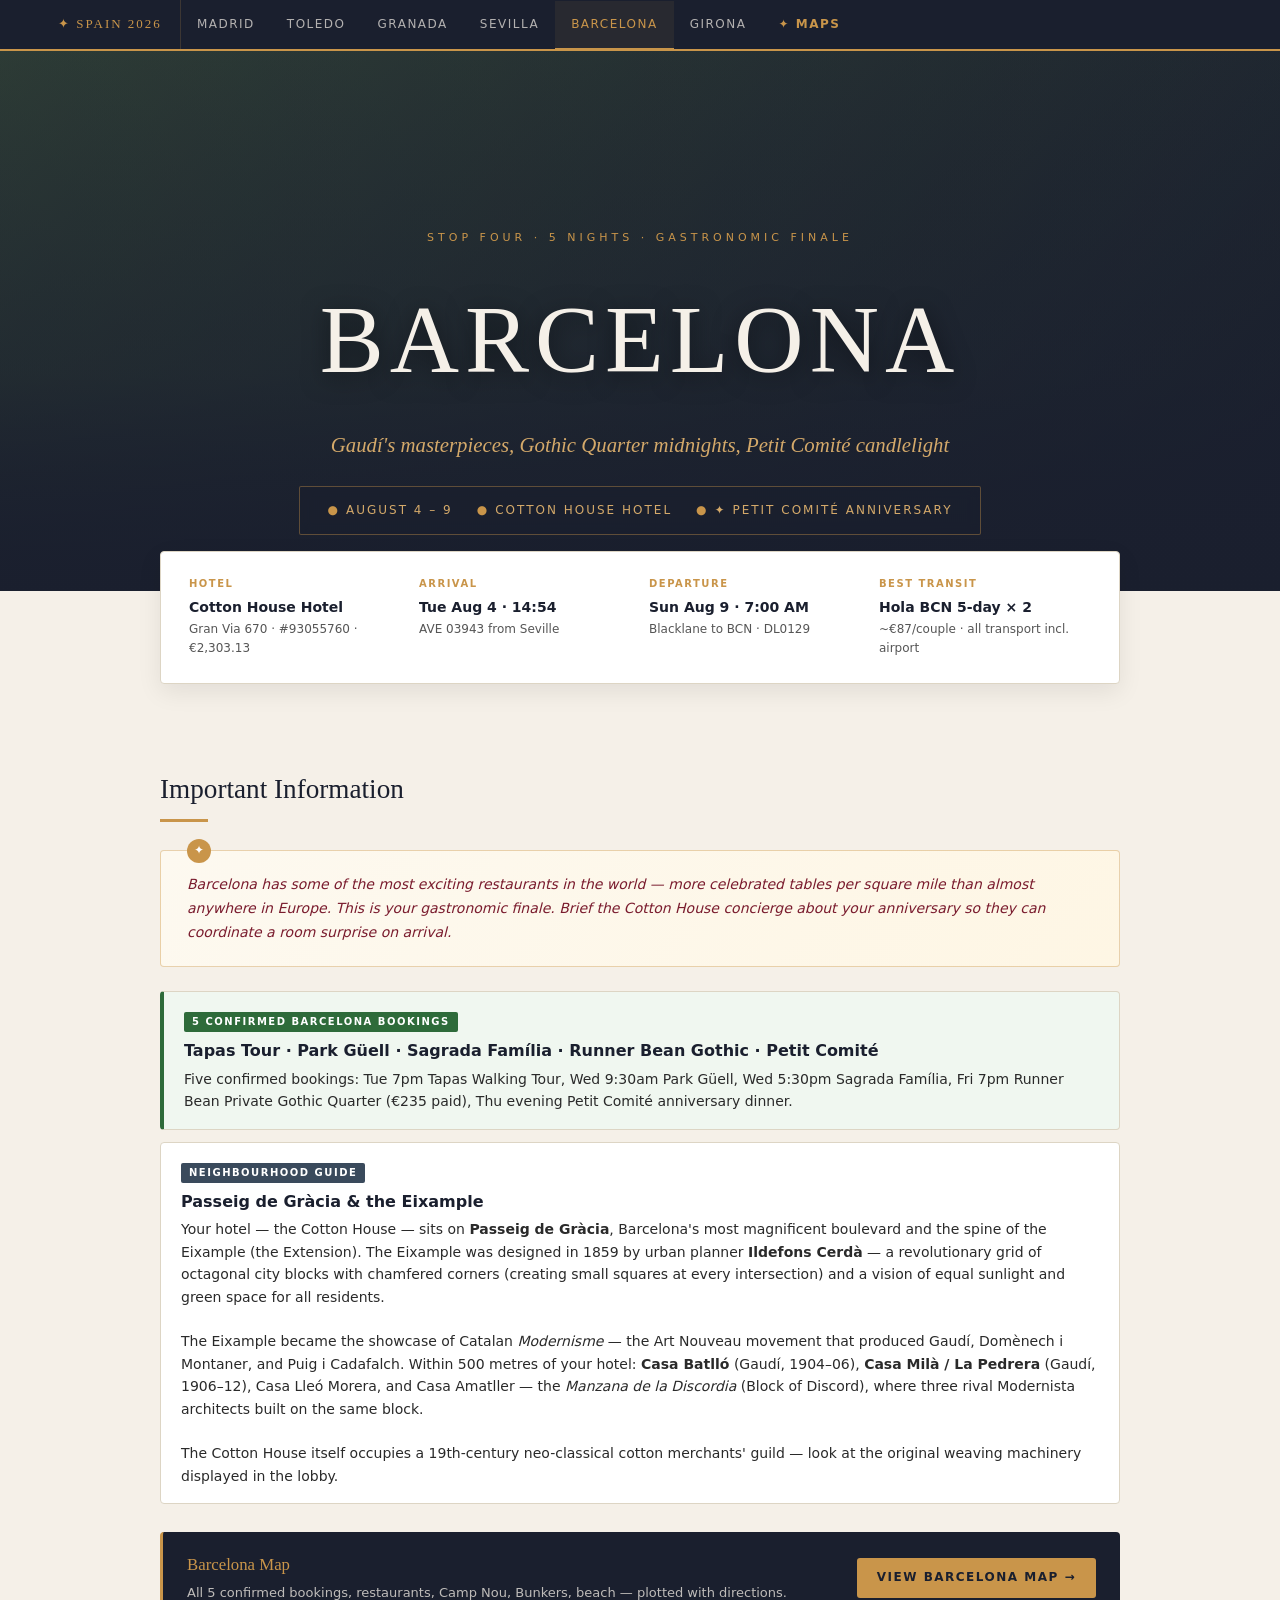
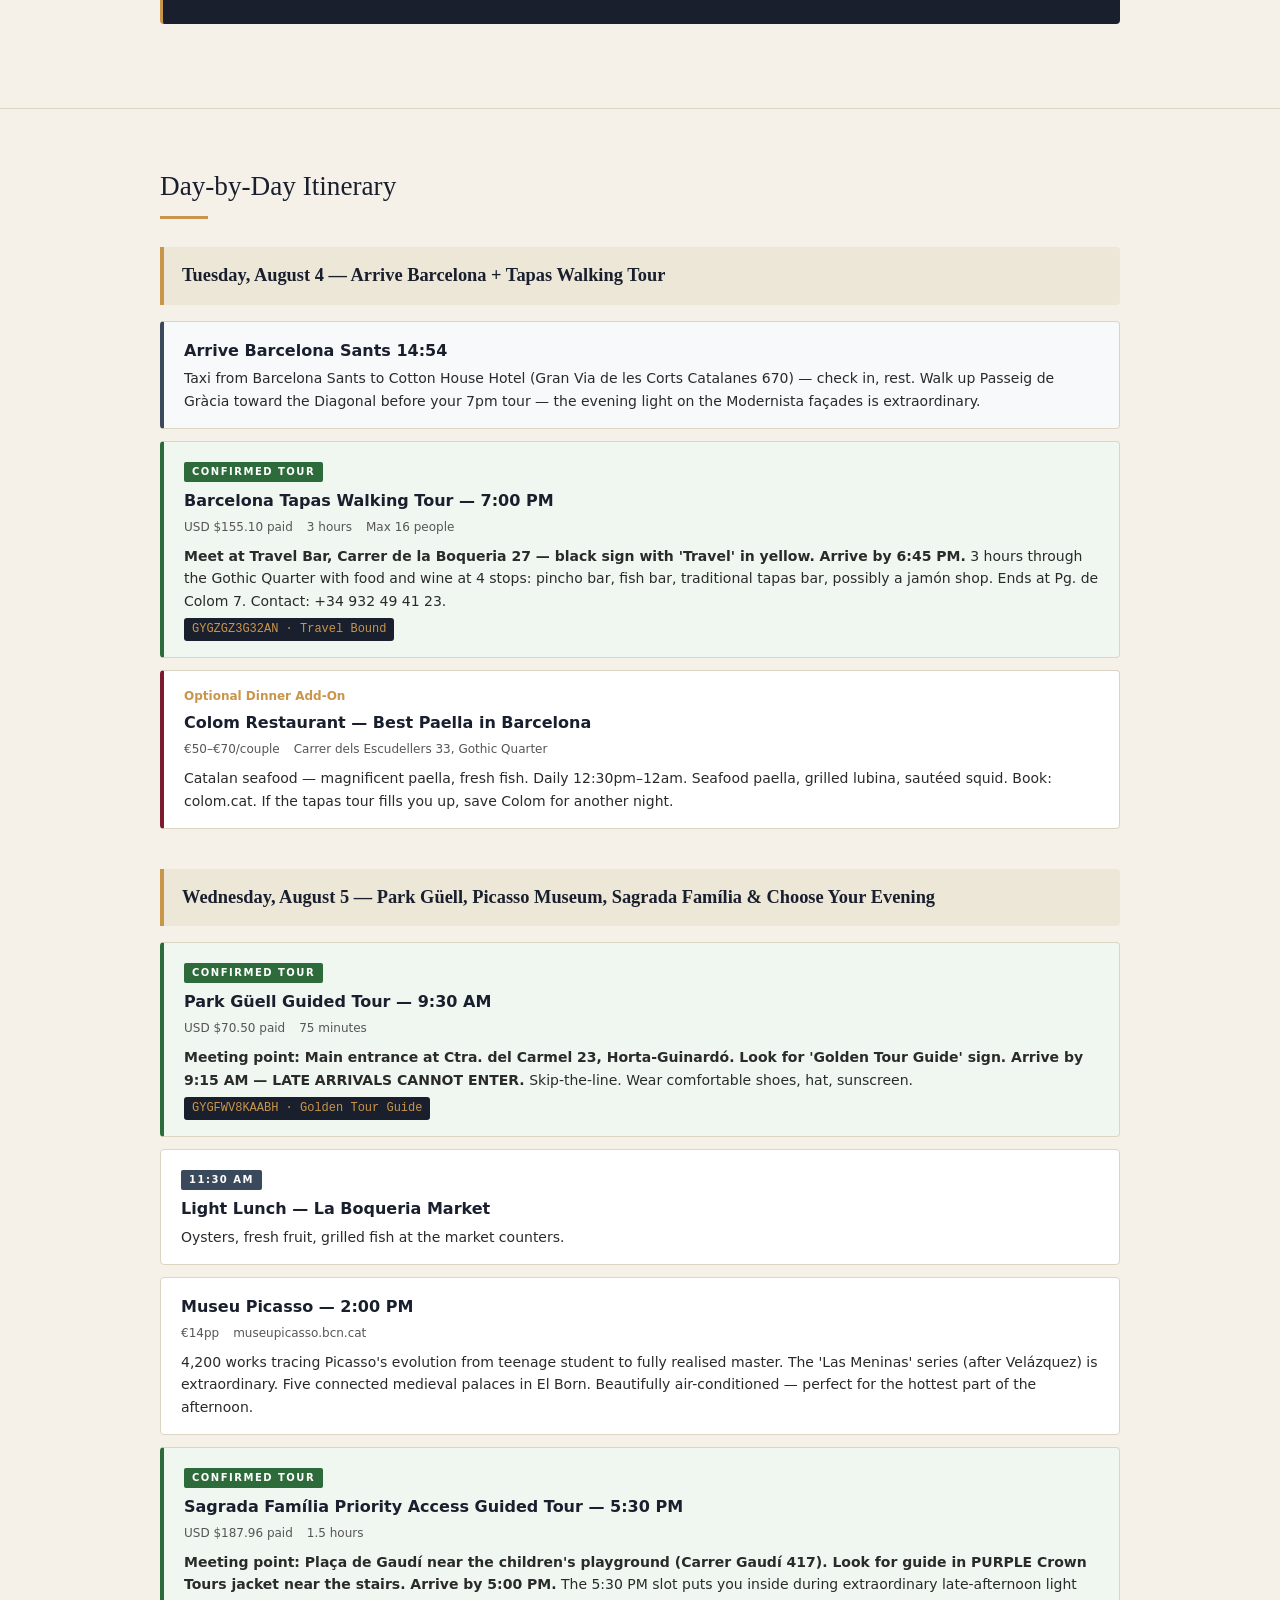
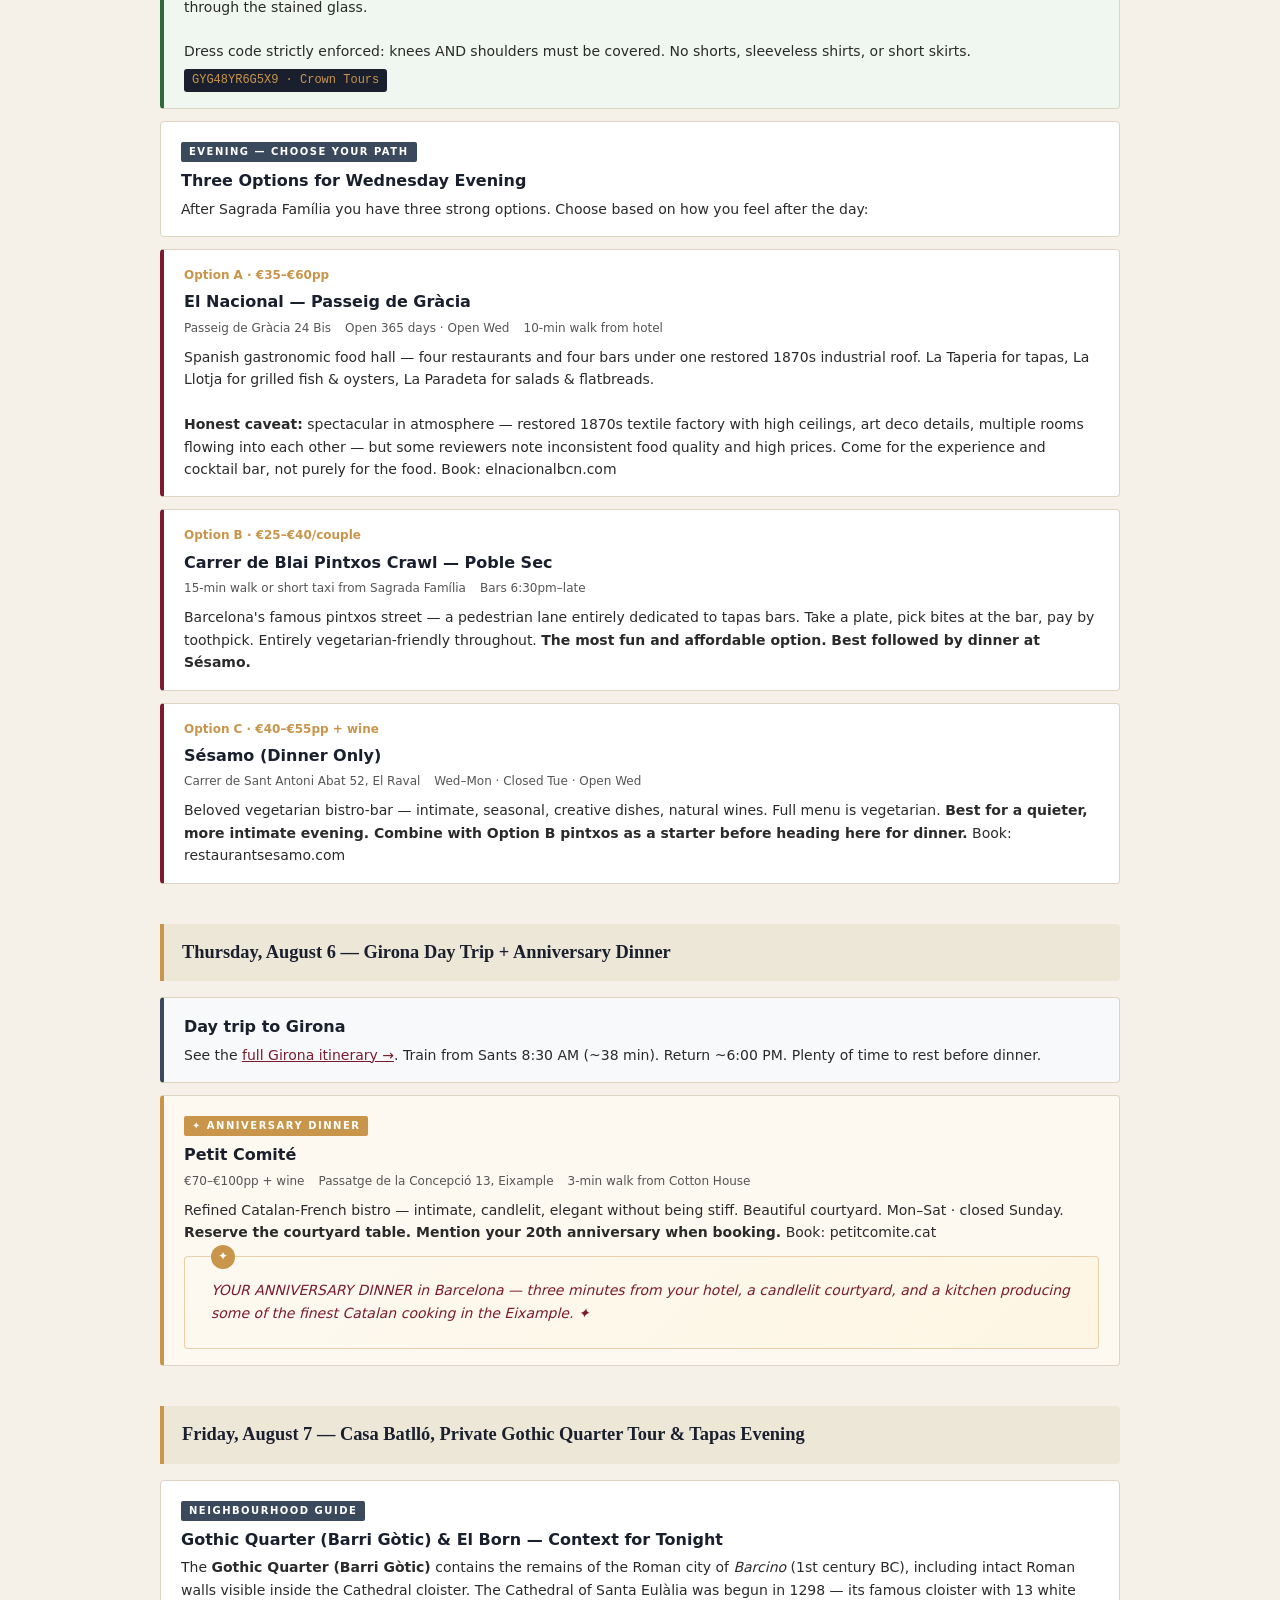
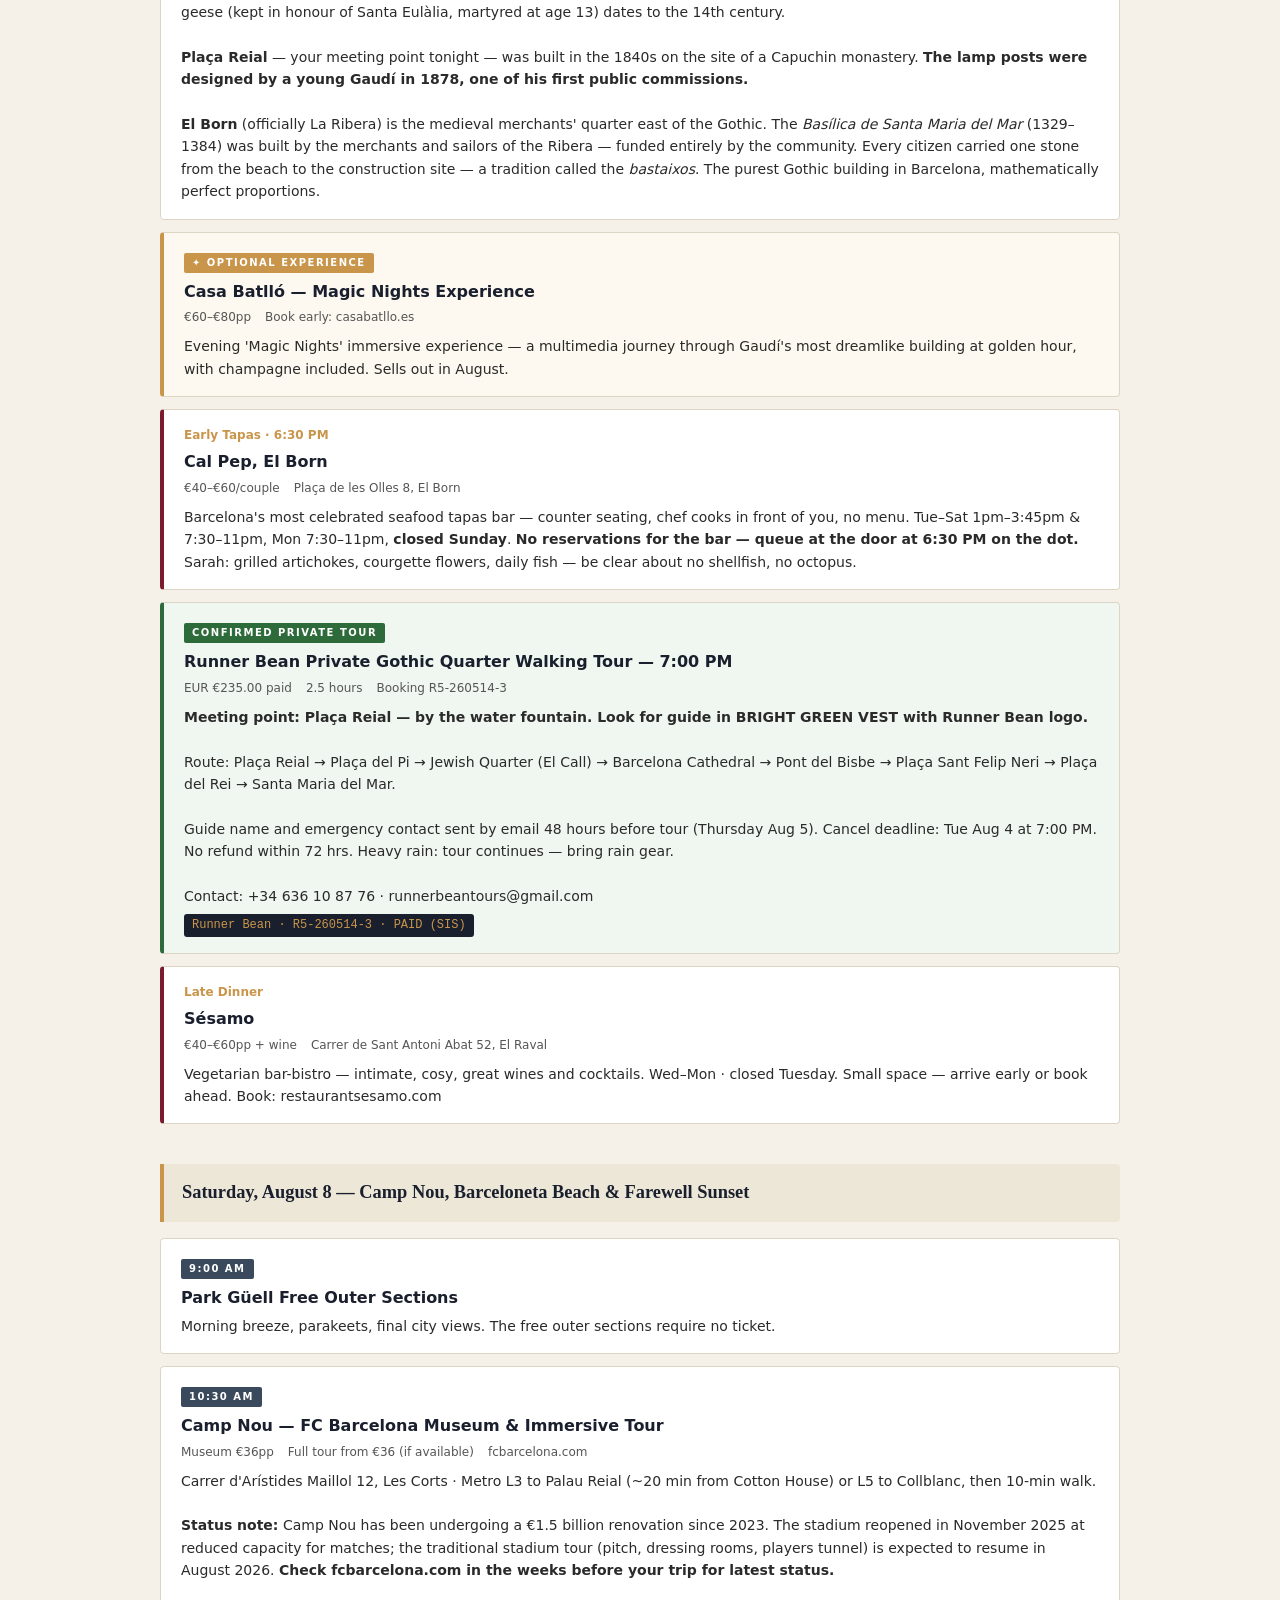
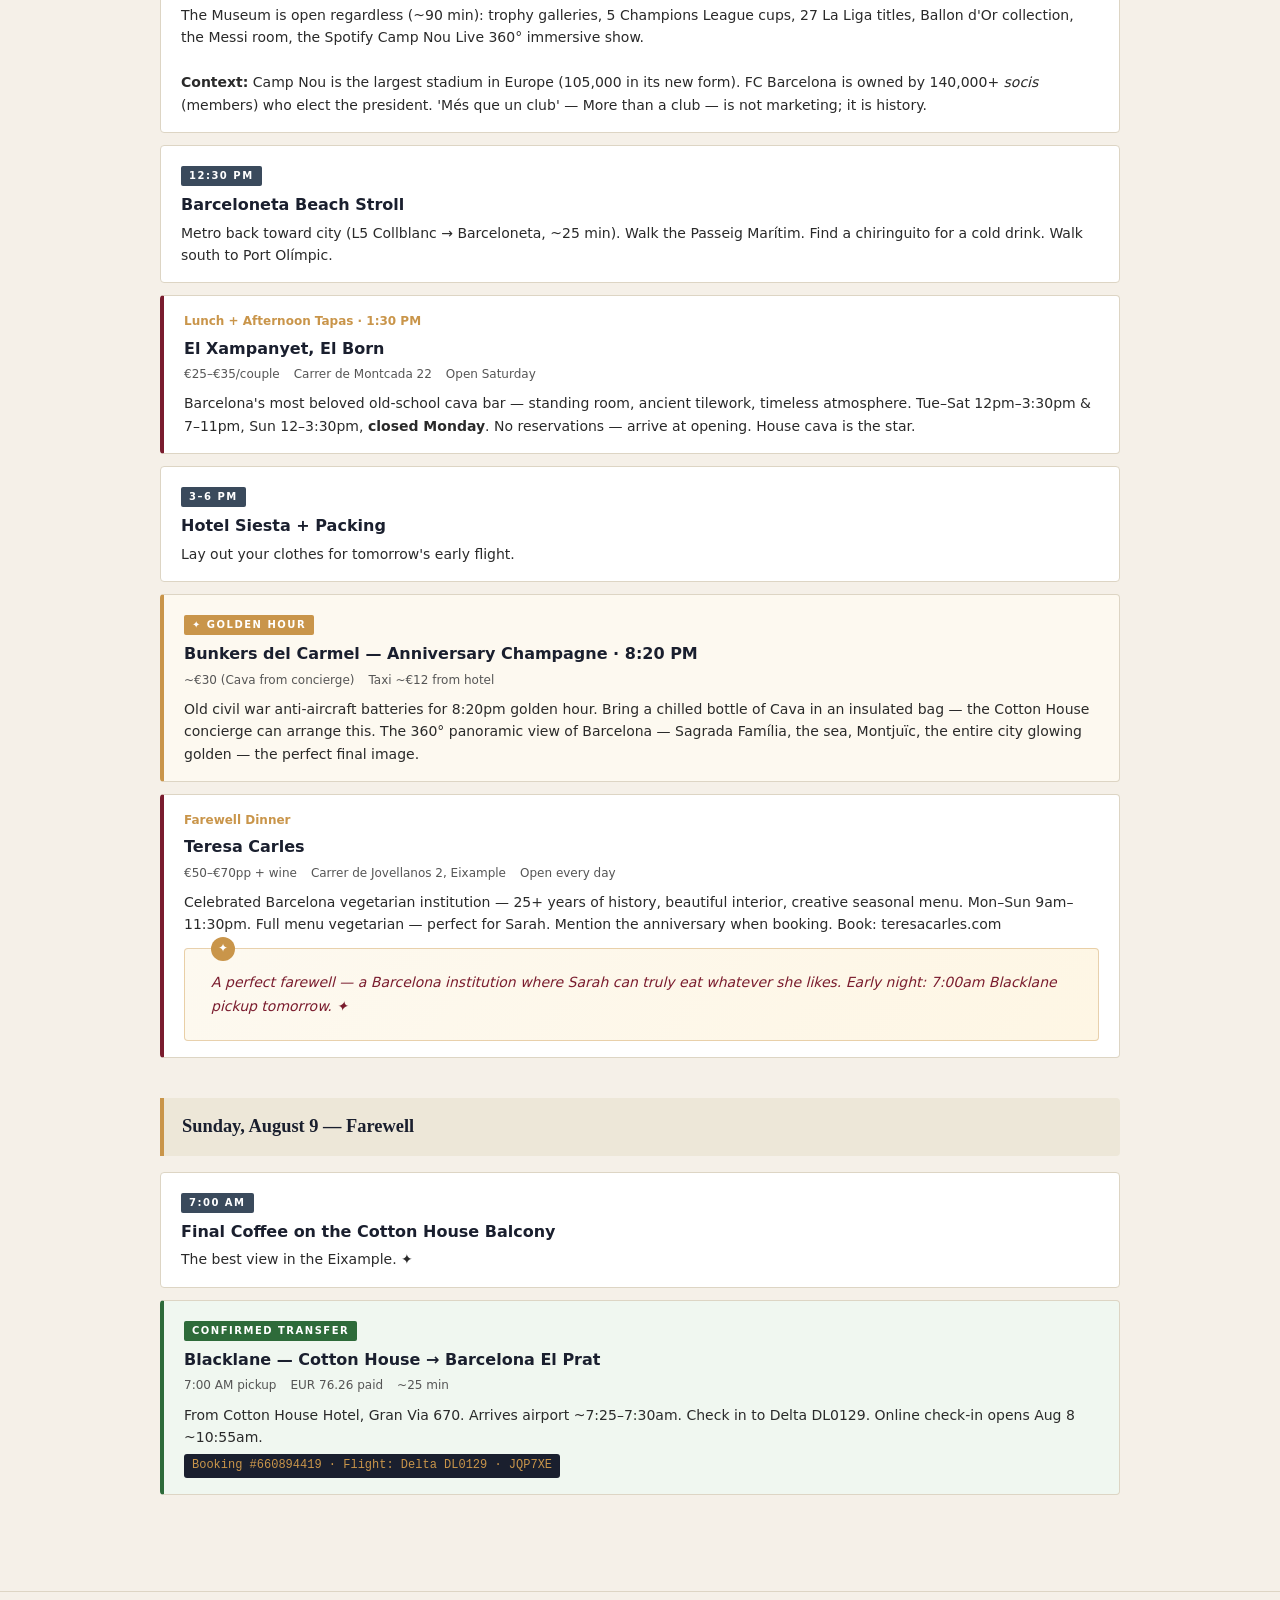
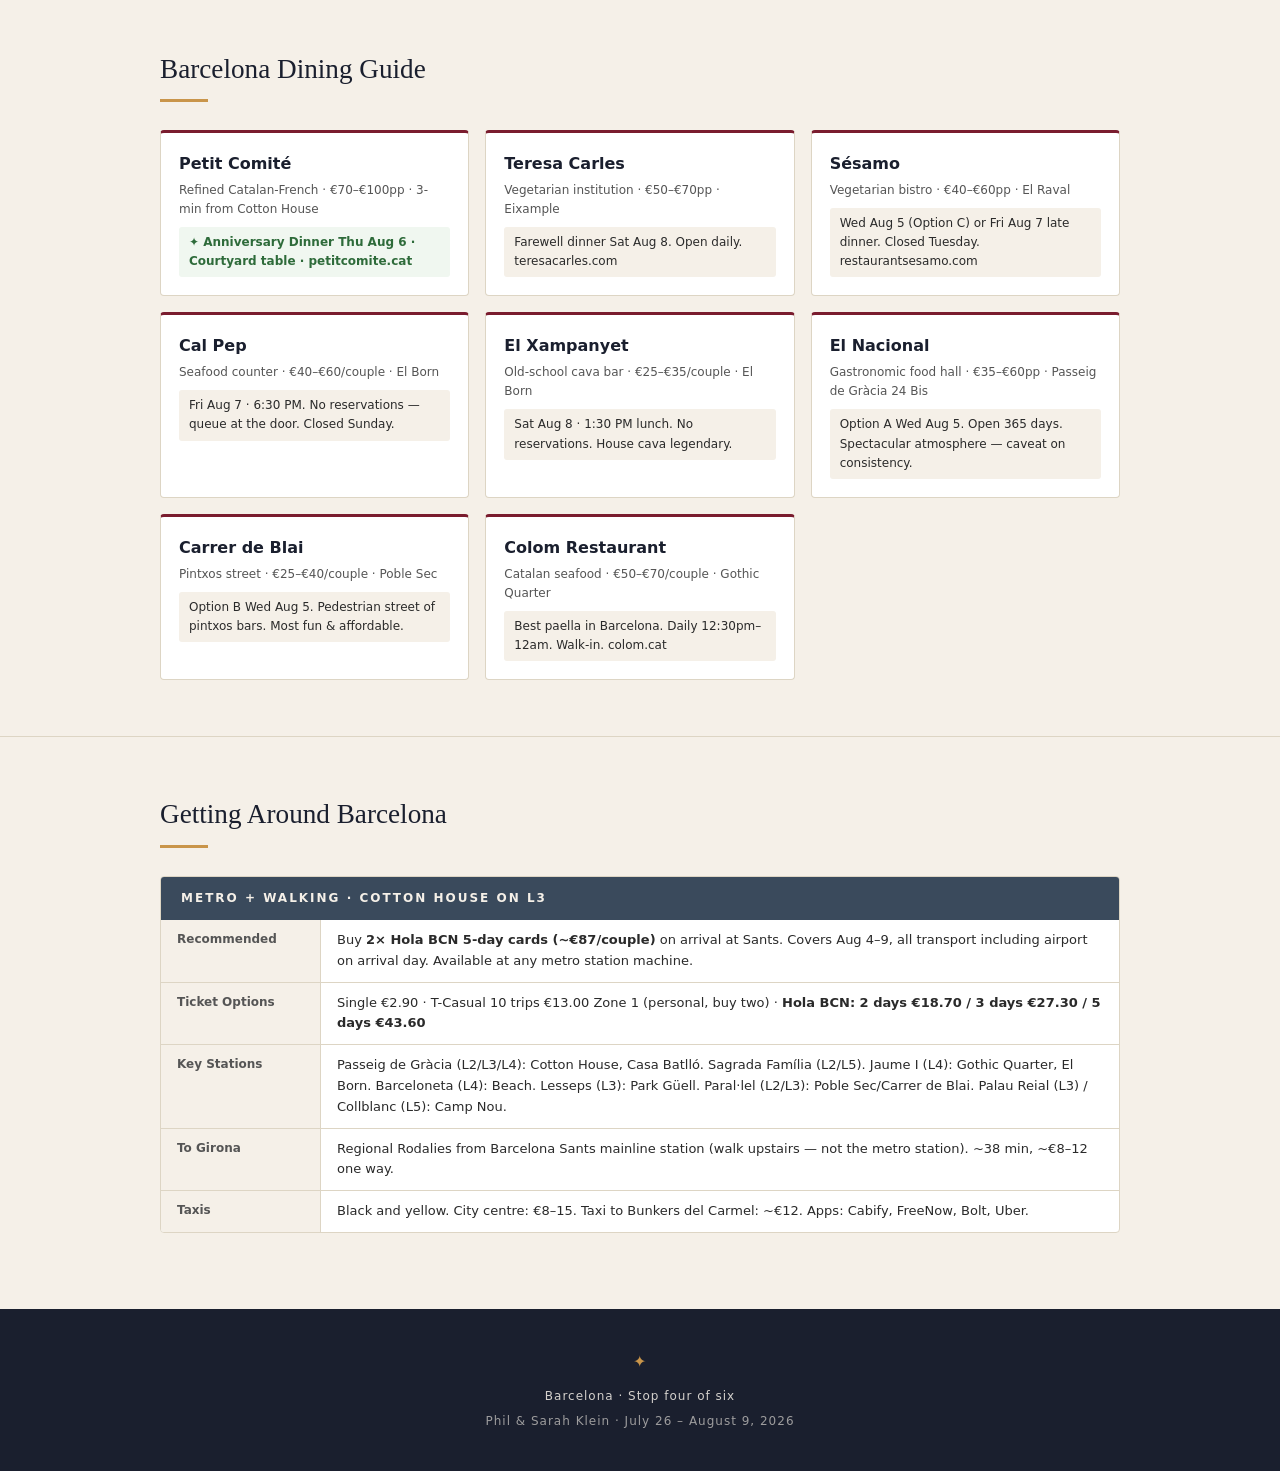
==== barcelona.html @ 65a2258f "Add files via upload" ====
<!DOCTYPE html>
<html lang="en">
<head>
<meta charset="UTF-8">
<meta name="viewport" content="width=device-width, initial-scale=1.0">
<title>Barcelona · Spain Anniversary Journey</title>
<link rel="stylesheet" href="styles.css">
<style>
  .city-hero {
    background-image:
      linear-gradient(180deg, rgba(26,31,46,0.4) 0%, rgba(26,31,46,0.55) 60%, rgba(26,31,46,0.95) 100%),
      url('https://images.unsplash.com/photo-1583422409516-2895a77efded?auto=format&fit=crop&w=2400&q=80'),
      linear-gradient(135deg, #4a6741, #1a1f2e);
    background-size: cover, cover, cover;
    background-position: center;
    background-color: #1a2a1f;
  }
</style>
</head>
<body>

<div class="nav-wrapper">
  <nav class="nav">
    <a href="index.html" class="brand">✦ Spain 2026</a>
    <a href="madrid.html">Madrid</a>
    <a href="toledo.html">Toledo</a>
    <a href="granada.html">Granada</a>
    <a href="sevilla.html">Sevilla</a>
    <a href="barcelona.html" class="active">Barcelona</a>
    <a href="girona.html">Girona</a>
    <a href="map.html" class="maps-link">✦ Maps</a>
  </nav>
</div>

<div class="city-hero">
  <div class="city-hero-content">
    <div class="city-hero-eyebrow">Stop Four · 5 Nights · Gastronomic Finale</div>
    <h1>Barcelona</h1>
    <div class="city-hero-subtitle">Gaudí's masterpieces, Gothic Quarter midnights, Petit Comité candlelight</div>
    <div class="city-hero-meta">
      <span><span class="dot">●</span> August 4 – 9</span>
      <span><span class="dot">●</span> Cotton House Hotel</span>
      <span><span class="dot">●</span> ✦ Petit Comité anniversary</span>
    </div>
  </div>
</div>

<div class="container">
  <div class="quick-info">
    <div class="quick-info-item">
      <div class="label">Hotel</div>
      <div class="value">Cotton House Hotel</div>
      <div class="sub">Gran Via 670 · #93055760 · €2,303.13</div>
    </div>
    <div class="quick-info-item">
      <div class="label">Arrival</div>
      <div class="value">Tue Aug 4 · 14:54</div>
      <div class="sub">AVE 03943 from Seville</div>
    </div>
    <div class="quick-info-item">
      <div class="label">Departure</div>
      <div class="value">Sun Aug 9 · 7:00 AM</div>
      <div class="sub">Blacklane to BCN · DL0129</div>
    </div>
    <div class="quick-info-item">
      <div class="label">Best Transit</div>
      <div class="value">Hola BCN 5-day × 2</div>
      <div class="sub">~€87/couple · all transport incl. airport</div>
    </div>
  </div>
</div>

<section>
  <div class="container">
    <h2 class="section-title">Important Information</h2>
    <div class="section-divider"></div>

    <div class="anniversary-moment">
      <p>Barcelona has some of the most exciting restaurants in the world — more celebrated tables per square mile than almost anywhere in Europe. This is your gastronomic finale. Brief the Cotton House concierge about your anniversary so they can coordinate a room surprise on arrival.</p>
    </div>

    <div class="activity confirmed">
      <div class="activity-tag tag-confirmed">5 Confirmed Barcelona Bookings</div>
      <h4>Tapas Tour · Park Güell · Sagrada Família · Runner Bean Gothic · Petit Comité</h4>
      <p>Five confirmed bookings: Tue 7pm Tapas Walking Tour, Wed 9:30am Park Güell, Wed 5:30pm Sagrada Família, Fri 7pm Runner Bean Private Gothic Quarter (€235 paid), Thu evening Petit Comité anniversary dinner.</p>
    </div>

    <div class="activity">
      <div class="activity-tag tag-info">Neighbourhood Guide</div>
      <h4>Passeig de Gràcia &amp; the Eixample</h4>
      <p>Your hotel — the Cotton House — sits on <strong>Passeig de Gràcia</strong>, Barcelona's most magnificent boulevard and the spine of the Eixample (the Extension). The Eixample was designed in 1859 by urban planner <strong>Ildefons Cerdà</strong> — a revolutionary grid of octagonal city blocks with chamfered corners (creating small squares at every intersection) and a vision of equal sunlight and green space for all residents.<br><br>
      The Eixample became the showcase of Catalan <em>Modernisme</em> — the Art Nouveau movement that produced Gaudí, Domènech i Montaner, and Puig i Cadafalch. Within 500 metres of your hotel: <strong>Casa Batlló</strong> (Gaudí, 1904–06), <strong>Casa Milà / La Pedrera</strong> (Gaudí, 1906–12), Casa Lleó Morera, and Casa Amatller — the <em>Manzana de la Discordia</em> (Block of Discord), where three rival Modernista architects built on the same block.<br><br>
      The Cotton House itself occupies a 19th-century neo-classical cotton merchants' guild — look at the original weaving machinery displayed in the lobby.</p>
    </div>

    <div class="map-cta">
      <div class="text">
        <div class="text-title">Barcelona Map</div>
        <div class="text-sub">All 5 confirmed bookings, restaurants, Camp Nou, Bunkers, beach — plotted with directions.</div>
      </div>
      <a href="map.html#barcelona">View Barcelona Map →</a>
    </div>
  </div>
</section>

<section>
  <div class="container">
    <h2 class="section-title">Day-by-Day Itinerary</h2>
    <div class="section-divider"></div>

    <!-- Aug 4 -->
    <div class="day">
      <div class="day-header">
        <h3>Tuesday, August 4 — Arrive Barcelona + Tapas Walking Tour</h3>
      </div>

      <div class="activity transit-info">
        <h4>Arrive Barcelona Sants 14:54</h4>
        <p>Taxi from Barcelona Sants to Cotton House Hotel (Gran Via de les Corts Catalanes 670) — check in, rest. Walk up Passeig de Gràcia toward the Diagonal before your 7pm tour — the evening light on the Modernista façades is extraordinary.</p>
      </div>

      <div class="activity confirmed">
        <div class="activity-tag tag-confirmed">Confirmed Tour</div>
        <h4>Barcelona Tapas Walking Tour — 7:00 PM</h4>
        <div class="meta"><span>USD $155.10 paid</span><span>3 hours</span><span>Max 16 people</span></div>
        <p><strong>Meet at Travel Bar, Carrer de la Boqueria 27 — black sign with 'Travel' in yellow. Arrive by 6:45 PM.</strong> 3 hours through the Gothic Quarter with food and wine at 4 stops: pincho bar, fish bar, traditional tapas bar, possibly a jamón shop. Ends at Pg. de Colom 7. Contact: +34 932 49 41 23.</p>
        <div class="booking-ref">GYGZGZ3G32AN · Travel Bound</div>
      </div>

      <div class="activity dining">
        <div class="michelin">Optional Dinner Add-On</div>
        <h4>Colom Restaurant — Best Paella in Barcelona</h4>
        <div class="meta"><span>€50–€70/couple</span><span>Carrer dels Escudellers 33, Gothic Quarter</span></div>
        <p>Catalan seafood — magnificent paella, fresh fish. Daily 12:30pm–12am. Seafood paella, grilled lubina, sautéed squid. Book: colom.cat. If the tapas tour fills you up, save Colom for another night.</p>
      </div>
    </div>

    <!-- Aug 5 -->
    <div class="day">
      <div class="day-header">
        <h3>Wednesday, August 5 — Park Güell, Picasso Museum, Sagrada Família &amp; Choose Your Evening</h3>
      </div>

      <div class="activity confirmed">
        <div class="activity-tag tag-confirmed">Confirmed Tour</div>
        <h4>Park Güell Guided Tour — 9:30 AM</h4>
        <div class="meta"><span>USD $70.50 paid</span><span>75 minutes</span></div>
        <p><strong>Meeting point: Main entrance at Ctra. del Carmel 23, Horta-Guinardó. Look for 'Golden Tour Guide' sign. Arrive by 9:15 AM — LATE ARRIVALS CANNOT ENTER.</strong> Skip-the-line. Wear comfortable shoes, hat, sunscreen.</p>
        <div class="booking-ref">GYGFWV8KAABH · Golden Tour Guide</div>
      </div>

      <div class="activity">
        <div class="activity-tag tag-info">11:30 AM</div>
        <h4>Light Lunch — La Boqueria Market</h4>
        <p>Oysters, fresh fruit, grilled fish at the market counters.</p>
      </div>

      <div class="activity">
        <h4>Museu Picasso — 2:00 PM</h4>
        <div class="meta"><span>€14pp</span><span>museupicasso.bcn.cat</span></div>
        <p>4,200 works tracing Picasso's evolution from teenage student to fully realised master. The 'Las Meninas' series (after Velázquez) is extraordinary. Five connected medieval palaces in El Born. Beautifully air-conditioned — perfect for the hottest part of the afternoon.</p>
      </div>

      <div class="activity confirmed">
        <div class="activity-tag tag-confirmed">Confirmed Tour</div>
        <h4>Sagrada Família Priority Access Guided Tour — 5:30 PM</h4>
        <div class="meta"><span>USD $187.96 paid</span><span>1.5 hours</span></div>
        <p><strong>Meeting point: Plaça de Gaudí near the children's playground (Carrer Gaudí 417). Look for guide in PURPLE Crown Tours jacket near the stairs. Arrive by 5:00 PM.</strong> The 5:30 PM slot puts you inside during extraordinary late-afternoon light through the stained glass.<br><br>
        Dress code strictly enforced: knees AND shoulders must be covered. No shorts, sleeveless shirts, or short skirts.</p>
        <div class="booking-ref">GYG48YR6G5X9 · Crown Tours</div>
      </div>

      <div class="activity">
        <div class="activity-tag tag-info">Evening — Choose Your Path</div>
        <h4>Three Options for Wednesday Evening</h4>
        <p>After Sagrada Família you have three strong options. Choose based on how you feel after the day:</p>
      </div>

      <div class="activity dining">
        <div class="michelin">Option A · €35–€60pp</div>
        <h4>El Nacional — Passeig de Gràcia</h4>
        <div class="meta"><span>Passeig de Gràcia 24 Bis</span><span>Open 365 days · Open Wed</span><span>10-min walk from hotel</span></div>
        <p>Spanish gastronomic food hall — four restaurants and four bars under one restored 1870s industrial roof. La Taperia for tapas, La Llotja for grilled fish &amp; oysters, La Paradeta for salads &amp; flatbreads.<br><br>
        <strong>Honest caveat:</strong> spectacular in atmosphere — restored 1870s textile factory with high ceilings, art deco details, multiple rooms flowing into each other — but some reviewers note inconsistent food quality and high prices. Come for the experience and cocktail bar, not purely for the food. Book: elnacionalbcn.com</p>
      </div>

      <div class="activity dining">
        <div class="michelin">Option B · €25–€40/couple</div>
        <h4>Carrer de Blai Pintxos Crawl — Poble Sec</h4>
        <div class="meta"><span>15-min walk or short taxi from Sagrada Família</span><span>Bars 6:30pm–late</span></div>
        <p>Barcelona's famous pintxos street — a pedestrian lane entirely dedicated to tapas bars. Take a plate, pick bites at the bar, pay by toothpick. Entirely vegetarian-friendly throughout. <strong>The most fun and affordable option. Best followed by dinner at Sésamo.</strong></p>
      </div>

      <div class="activity dining">
        <div class="michelin">Option C · €40–€55pp + wine</div>
        <h4>Sésamo (Dinner Only)</h4>
        <div class="meta"><span>Carrer de Sant Antoni Abat 52, El Raval</span><span>Wed–Mon · Closed Tue · Open Wed</span></div>
        <p>Beloved vegetarian bistro-bar — intimate, seasonal, creative dishes, natural wines. Full menu is vegetarian. <strong>Best for a quieter, more intimate evening. Combine with Option B pintxos as a starter before heading here for dinner.</strong> Book: restaurantsesamo.com</p>
      </div>
    </div>

    <!-- Aug 6 - Girona -->
    <div class="day">
      <div class="day-header">
        <h3>Thursday, August 6 — Girona Day Trip + Anniversary Dinner</h3>
      </div>

      <div class="activity transit-info">
        <h4>Day trip to Girona</h4>
        <p>See the <a href="girona.html">full Girona itinerary →</a>. Train from Sants 8:30 AM (~38 min). Return ~6:00 PM. Plenty of time to rest before dinner.</p>
      </div>

      <div class="activity anniversary">
        <div class="activity-tag tag-anniversary">✦ Anniversary Dinner</div>
        <h4>Petit Comité</h4>
        <div class="meta"><span>€70–€100pp + wine</span><span>Passatge de la Concepció 13, Eixample</span><span>3-min walk from Cotton House</span></div>
        <p>Refined Catalan-French bistro — intimate, candlelit, elegant without being stiff. Beautiful courtyard. Mon–Sat · closed Sunday. <strong>Reserve the courtyard table. Mention your 20th anniversary when booking.</strong> Book: petitcomite.cat</p>
        <div class="anniversary-moment" style="margin:12px 0 0;">
          <p>YOUR ANNIVERSARY DINNER in Barcelona — three minutes from your hotel, a candlelit courtyard, and a kitchen producing some of the finest Catalan cooking in the Eixample. ✦</p>
        </div>
      </div>
    </div>

    <!-- Aug 7 - Runner Bean confirmed -->
    <div class="day">
      <div class="day-header">
        <h3>Friday, August 7 — Casa Batlló, Private Gothic Quarter Tour &amp; Tapas Evening</h3>
      </div>

      <div class="activity">
        <div class="activity-tag tag-info">Neighbourhood Guide</div>
        <h4>Gothic Quarter (Barri Gòtic) &amp; El Born — Context for Tonight</h4>
        <p>The <strong>Gothic Quarter (Barri Gòtic)</strong> contains the remains of the Roman city of <em>Barcino</em> (1st century BC), including intact Roman walls visible inside the Cathedral cloister. The Cathedral of Santa Eulàlia was begun in 1298 — its famous cloister with 13 white geese (kept in honour of Santa Eulàlia, martyred at age 13) dates to the 14th century.<br><br>
        <strong>Plaça Reial</strong> — your meeting point tonight — was built in the 1840s on the site of a Capuchin monastery. <strong>The lamp posts were designed by a young Gaudí in 1878, one of his first public commissions.</strong><br><br>
        <strong>El Born</strong> (officially La Ribera) is the medieval merchants' quarter east of the Gothic. The <em>Basílica de Santa Maria del Mar</em> (1329–1384) was built by the merchants and sailors of the Ribera — funded entirely by the community. Every citizen carried one stone from the beach to the construction site — a tradition called the <em>bastaixos</em>. The purest Gothic building in Barcelona, mathematically perfect proportions.</p>
      </div>

      <div class="activity anniversary">
        <div class="activity-tag tag-anniversary">✦ Optional Experience</div>
        <h4>Casa Batlló — Magic Nights Experience</h4>
        <div class="meta"><span>€60–€80pp</span><span>Book early: casabatllo.es</span></div>
        <p>Evening 'Magic Nights' immersive experience — a multimedia journey through Gaudí's most dreamlike building at golden hour, with champagne included. Sells out in August.</p>
      </div>

      <div class="activity dining">
        <div class="michelin">Early Tapas · 6:30 PM</div>
        <h4>Cal Pep, El Born</h4>
        <div class="meta"><span>€40–€60/couple</span><span>Plaça de les Olles 8, El Born</span></div>
        <p>Barcelona's most celebrated seafood tapas bar — counter seating, chef cooks in front of you, no menu. Tue–Sat 1pm–3:45pm &amp; 7:30–11pm, Mon 7:30–11pm, <strong>closed Sunday</strong>. <strong>No reservations for the bar — queue at the door at 6:30 PM on the dot.</strong> Sarah: grilled artichokes, courgette flowers, daily fish — be clear about no shellfish, no octopus.</p>
      </div>

      <div class="activity confirmed">
        <div class="activity-tag tag-confirmed">Confirmed Private Tour</div>
        <h4>Runner Bean Private Gothic Quarter Walking Tour — 7:00 PM</h4>
        <div class="meta"><span>EUR €235.00 paid</span><span>2.5 hours</span><span>Booking R5-260514-3</span></div>
        <p><strong>Meeting point: Plaça Reial — by the water fountain. Look for guide in BRIGHT GREEN VEST with Runner Bean logo.</strong><br><br>
        Route: Plaça Reial → Plaça del Pi → Jewish Quarter (El Call) → Barcelona Cathedral → Pont del Bisbe → Plaça Sant Felip Neri → Plaça del Rei → Santa Maria del Mar.<br><br>
        Guide name and emergency contact sent by email 48 hours before tour (Thursday Aug 5). Cancel deadline: Tue Aug 4 at 7:00 PM. No refund within 72 hrs. Heavy rain: tour continues — bring rain gear.<br><br>
        Contact: +34 636 10 87 76 · runnerbeantours@gmail.com</p>
        <div class="booking-ref">Runner Bean · R5-260514-3 · PAID (SIS)</div>
      </div>

      <div class="activity dining">
        <div class="michelin">Late Dinner</div>
        <h4>Sésamo</h4>
        <div class="meta"><span>€40–€60pp + wine</span><span>Carrer de Sant Antoni Abat 52, El Raval</span></div>
        <p>Vegetarian bar-bistro — intimate, cosy, great wines and cocktails. Wed–Mon · closed Tuesday. Small space — arrive early or book ahead. Book: restaurantsesamo.com</p>
      </div>
    </div>

    <!-- Aug 8 - Camp Nou + Farewell -->
    <div class="day">
      <div class="day-header">
        <h3>Saturday, August 8 — Camp Nou, Barceloneta Beach &amp; Farewell Sunset</h3>
      </div>

      <div class="activity">
        <div class="activity-tag tag-info">9:00 AM</div>
        <h4>Park Güell Free Outer Sections</h4>
        <p>Morning breeze, parakeets, final city views. The free outer sections require no ticket.</p>
      </div>

      <div class="activity">
        <div class="activity-tag tag-info">10:30 AM</div>
        <h4>Camp Nou — FC Barcelona Museum &amp; Immersive Tour</h4>
        <div class="meta"><span>Museum €36pp</span><span>Full tour from €36 (if available)</span><span>fcbarcelona.com</span></div>
        <p>Carrer d'Arístides Maillol 12, Les Corts · Metro L3 to Palau Reial (~20 min from Cotton House) or L5 to Collblanc, then 10-min walk.<br><br>
        <strong>Status note:</strong> Camp Nou has been undergoing a €1.5 billion renovation since 2023. The stadium reopened in November 2025 at reduced capacity for matches; the traditional stadium tour (pitch, dressing rooms, players tunnel) is expected to resume in August 2026. <strong>Check fcbarcelona.com in the weeks before your trip for latest status.</strong><br><br>
        The Museum is open regardless (~90 min): trophy galleries, 5 Champions League cups, 27 La Liga titles, Ballon d'Or collection, the Messi room, the Spotify Camp Nou Live 360° immersive show.<br><br>
        <strong>Context:</strong> Camp Nou is the largest stadium in Europe (105,000 in its new form). FC Barcelona is owned by 140,000+ <em>socis</em> (members) who elect the president. 'Més que un club' — More than a club — is not marketing; it is history.</p>
      </div>

      <div class="activity">
        <div class="activity-tag tag-info">12:30 PM</div>
        <h4>Barceloneta Beach Stroll</h4>
        <p>Metro back toward city (L5 Collblanc → Barceloneta, ~25 min). Walk the Passeig Marítim. Find a chiringuito for a cold drink. Walk south to Port Olímpic.</p>
      </div>

      <div class="activity dining">
        <div class="michelin">Lunch + Afternoon Tapas · 1:30 PM</div>
        <h4>El Xampanyet, El Born</h4>
        <div class="meta"><span>€25–€35/couple</span><span>Carrer de Montcada 22</span><span>Open Saturday</span></div>
        <p>Barcelona's most beloved old-school cava bar — standing room, ancient tilework, timeless atmosphere. Tue–Sat 12pm–3:30pm &amp; 7–11pm, Sun 12–3:30pm, <strong>closed Monday</strong>. No reservations — arrive at opening. House cava is the star.</p>
      </div>

      <div class="activity">
        <div class="activity-tag tag-info">3–6 PM</div>
        <h4>Hotel Siesta + Packing</h4>
        <p>Lay out your clothes for tomorrow's early flight.</p>
      </div>

      <div class="activity anniversary">
        <div class="activity-tag tag-anniversary">✦ Golden Hour</div>
        <h4>Bunkers del Carmel — Anniversary Champagne · 8:20 PM</h4>
        <div class="meta"><span>~€30 (Cava from concierge)</span><span>Taxi ~€12 from hotel</span></div>
        <p>Old civil war anti-aircraft batteries for 8:20pm golden hour. Bring a chilled bottle of Cava in an insulated bag — the Cotton House concierge can arrange this. The 360° panoramic view of Barcelona — Sagrada Família, the sea, Montjuïc, the entire city glowing golden — the perfect final image.</p>
      </div>

      <div class="activity dining">
        <div class="michelin">Farewell Dinner</div>
        <h4>Teresa Carles</h4>
        <div class="meta"><span>€50–€70pp + wine</span><span>Carrer de Jovellanos 2, Eixample</span><span>Open every day</span></div>
        <p>Celebrated Barcelona vegetarian institution — 25+ years of history, beautiful interior, creative seasonal menu. Mon–Sun 9am–11:30pm. Full menu vegetarian — perfect for Sarah. Mention the anniversary when booking. Book: teresacarles.com</p>
        <div class="anniversary-moment" style="margin:12px 0 0;">
          <p>A perfect farewell — a Barcelona institution where Sarah can truly eat whatever she likes. Early night: 7:00am Blacklane pickup tomorrow. ✦</p>
        </div>
      </div>
    </div>

    <!-- Aug 9 -->
    <div class="day">
      <div class="day-header">
        <h3>Sunday, August 9 — Farewell</h3>
      </div>

      <div class="activity">
        <div class="activity-tag tag-info">7:00 AM</div>
        <h4>Final Coffee on the Cotton House Balcony</h4>
        <p>The best view in the Eixample. ✦</p>
      </div>

      <div class="activity confirmed">
        <div class="activity-tag tag-confirmed">Confirmed Transfer</div>
        <h4>Blacklane — Cotton House → Barcelona El Prat</h4>
        <div class="meta"><span>7:00 AM pickup</span><span>EUR 76.26 paid</span><span>~25 min</span></div>
        <p>From Cotton House Hotel, Gran Via 670. Arrives airport ~7:25–7:30am. Check in to Delta DL0129. Online check-in opens Aug 8 ~10:55am.</p>
        <div class="booking-ref">Booking #660894419 · Flight: Delta DL0129 · JQP7XE</div>
      </div>
    </div>
  </div>
</section>

<section>
  <div class="container">
    <h2 class="section-title">Barcelona Dining Guide</h2>
    <div class="section-divider"></div>

    <div class="dining-grid">
      <div class="dining-card">
        <div class="restaurant-name">Petit Comité</div>
        <div class="restaurant-meta">Refined Catalan-French · €70–€100pp · 3-min from Cotton House</div>
        <div class="restaurant-note confirmed-note">✦ Anniversary Dinner Thu Aug 6 · Courtyard table · petitcomite.cat</div>
      </div>
      <div class="dining-card">
        <div class="restaurant-name">Teresa Carles</div>
        <div class="restaurant-meta">Vegetarian institution · €50–€70pp · Eixample</div>
        <div class="restaurant-note">Farewell dinner Sat Aug 8. Open daily. teresacarles.com</div>
      </div>
      <div class="dining-card">
        <div class="restaurant-name">Sésamo</div>
        <div class="restaurant-meta">Vegetarian bistro · €40–€60pp · El Raval</div>
        <div class="restaurant-note">Wed Aug 5 (Option C) or Fri Aug 7 late dinner. Closed Tuesday. restaurantsesamo.com</div>
      </div>
      <div class="dining-card">
        <div class="restaurant-name">Cal Pep</div>
        <div class="restaurant-meta">Seafood counter · €40–€60/couple · El Born</div>
        <div class="restaurant-note">Fri Aug 7 · 6:30 PM. No reservations — queue at the door. Closed Sunday.</div>
      </div>
      <div class="dining-card">
        <div class="restaurant-name">El Xampanyet</div>
        <div class="restaurant-meta">Old-school cava bar · €25–€35/couple · El Born</div>
        <div class="restaurant-note">Sat Aug 8 · 1:30 PM lunch. No reservations. House cava legendary.</div>
      </div>
      <div class="dining-card">
        <div class="restaurant-name">El Nacional</div>
        <div class="restaurant-meta">Gastronomic food hall · €35–€60pp · Passeig de Gràcia 24 Bis</div>
        <div class="restaurant-note">Option A Wed Aug 5. Open 365 days. Spectacular atmosphere — caveat on consistency.</div>
      </div>
      <div class="dining-card">
        <div class="restaurant-name">Carrer de Blai</div>
        <div class="restaurant-meta">Pintxos street · €25–€40/couple · Poble Sec</div>
        <div class="restaurant-note">Option B Wed Aug 5. Pedestrian street of pintxos bars. Most fun &amp; affordable.</div>
      </div>
      <div class="dining-card">
        <div class="restaurant-name">Colom Restaurant</div>
        <div class="restaurant-meta">Catalan seafood · €50–€70/couple · Gothic Quarter</div>
        <div class="restaurant-note">Best paella in Barcelona. Daily 12:30pm–12am. Walk-in. colom.cat</div>
      </div>
    </div>
  </div>
</section>

<section>
  <div class="container">
    <h2 class="section-title">Getting Around Barcelona</h2>
    <div class="section-divider"></div>

    <div class="transit-city">
      <div class="transit-city-header">Metro + Walking · Cotton House on L3</div>
      <div class="transit-row">
        <div class="transit-label">Recommended</div>
        <div class="transit-value">Buy <strong>2× Hola BCN 5-day cards (~€87/couple)</strong> on arrival at Sants. Covers Aug 4–9, all transport including airport on arrival day. Available at any metro station machine.</div>
      </div>
      <div class="transit-row">
        <div class="transit-label">Ticket Options</div>
        <div class="transit-value">Single €2.90 · T-Casual 10 trips €13.00 Zone 1 (personal, buy two) · <strong>Hola BCN: 2 days €18.70 / 3 days €27.30 / 5 days €43.60</strong></div>
      </div>
      <div class="transit-row">
        <div class="transit-label">Key Stations</div>
        <div class="transit-value">Passeig de Gràcia (L2/L3/L4): Cotton House, Casa Batlló. Sagrada Família (L2/L5). Jaume I (L4): Gothic Quarter, El Born. Barceloneta (L4): Beach. Lesseps (L3): Park Güell. Paral·lel (L2/L3): Poble Sec/Carrer de Blai. Palau Reial (L3) / Collblanc (L5): Camp Nou.</div>
      </div>
      <div class="transit-row">
        <div class="transit-label">To Girona</div>
        <div class="transit-value">Regional Rodalies from Barcelona Sants mainline station (walk upstairs — not the metro station). ~38 min, ~€8–12 one way.</div>
      </div>
      <div class="transit-row">
        <div class="transit-label">Taxis</div>
        <div class="transit-value">Black and yellow. City centre: €8–15. Taxi to Bunkers del Carmel: ~€12. Apps: Cabify, FreeNow, Bolt, Uber.</div>
      </div>
    </div>
  </div>
</section>

<footer class="footer">
  <div class="ornament">✦</div>
  <div class="footer-line">Barcelona · Stop four of six</div>
  <div>Phil &amp; Sarah Klein · July 26 – August 9, 2026</div>
</footer>

<a href="#" class="back-to-top" id="backToTop">↑</a>
<script>
  const btn = document.getElementById('backToTop');
  window.addEventListener('scroll', () => btn.classList.toggle('visible', window.scrollY > 400));
</script>
</body>
</html>
---- styles.css ----
/* ============================================================
   SHARED STYLES — Spain Anniversary Journey
   ============================================================ */
:root {
  --navy: #1a1f2e;
  --navy-light: #252c3f;
  --cream: #f5f0e8;
  --cream-dark: #ede7d8;
  --gold: #c9954a;
  --gold-light: #d4a96a;
  --burgundy: #7a1c2e;
  --burgundy-light: #9b2437;
  --olive: #4a6741;
  --slate: #3a4a5c;
  --alert-red: #8b1a2e;
  --alert-bg: #fdf0ef;
  --confirmed-green: #2e6b3a;
  --confirmed-bg: #f0f7f0;
  --text: #2a2a2a;
  --text-light: #555;
  --border: #ddd5c4;
}
* { box-sizing: border-box; margin: 0; padding: 0; }
body {
  font-family: -apple-system, BlinkMacSystemFont, 'Segoe UI', system-ui, sans-serif;
  background: var(--cream); color: var(--text); line-height: 1.6; font-size: 15px;
}
img { max-width: 100%; display: block; }
a { color: var(--burgundy); }

/* NAV */
.nav-wrapper { background: var(--navy); position: sticky; top: 0; z-index: 100; border-bottom: 2px solid var(--gold); }
.nav { display: flex; overflow-x: auto; scrollbar-width: none; max-width: 1200px; margin: 0 auto; align-items: center; }
.nav::-webkit-scrollbar { display: none; }
.nav .brand { color: var(--gold); font-family: Georgia, serif; font-size: 13px; letter-spacing: 2px; text-transform: uppercase; padding: 14px 18px; white-space: nowrap; border-right: 1px solid rgba(201,149,74,0.2); text-decoration: none; }
.nav a { color: rgba(245,240,232,0.7); text-decoration: none; padding: 14px 16px; font-size: 12px; letter-spacing: 1.5px; text-transform: uppercase; white-space: nowrap; transition: color 0.2s, background 0.2s; border-bottom: 2px solid transparent; margin-bottom: -2px; }
.nav a:hover, .nav a.active { color: var(--gold); border-bottom-color: var(--gold); background: rgba(201,149,74,0.08); }
.nav a.maps-link { color: var(--gold); font-weight: 600; }

/* CITY HERO */
.city-hero { position: relative; min-height: 60vh; display: flex; align-items: flex-end; justify-content: center; background-size: cover; background-position: center; background-color: var(--navy); color: var(--cream); text-align: center; overflow: hidden; }
.city-hero::before { content: ''; position: absolute; inset: 0; background: linear-gradient(180deg, rgba(26,31,46,0.35) 0%, rgba(26,31,46,0.55) 60%, rgba(26,31,46,0.95) 100%); }
.city-hero-content { position: relative; z-index: 2; padding: 80px 24px 56px; max-width: 800px; }
.city-hero-eyebrow { font-size: 11px; letter-spacing: 4px; text-transform: uppercase; color: var(--gold); margin-bottom: 16px; font-weight: 500; }
.city-hero h1 { font-family: Georgia, 'Times New Roman', serif; font-size: clamp(3rem, 9vw, 6rem); font-weight: 400; letter-spacing: 6px; text-transform: uppercase; margin-bottom: 12px; text-shadow: 0 4px 24px rgba(0,0,0,0.5); }
.city-hero-subtitle { font-family: Georgia, serif; font-size: clamp(1rem, 2.5vw, 1.3rem); color: var(--gold-light); font-style: italic; margin-bottom: 24px; }
.city-hero-meta { display: inline-flex; flex-wrap: wrap; justify-content: center; gap: 8px 24px; padding: 14px 28px; border: 1px solid rgba(201,149,74,0.4); border-radius: 2px; font-size: 12px; letter-spacing: 2px; text-transform: uppercase; color: var(--gold-light); background: rgba(26,31,46,0.4); backdrop-filter: blur(6px); }
.city-hero-meta span { display: flex; align-items: center; gap: 6px; }
.city-hero-meta .dot { color: var(--gold); }

/* ALERTS */
.alerts-bar { background: var(--alert-red); color: white; padding: 12px 24px; display: flex; align-items: center; gap: 12px; font-size: 13px; flex-wrap: wrap; }
.alerts-bar strong { font-weight: 700; }
.alert-badge { background: rgba(255,255,255,0.2); border-radius: 3px; padding: 2px 8px; font-size: 11px; white-space: nowrap; }

/* CONTAINER */
.container { max-width: 1000px; margin: 0 auto; padding: 0 20px; }
section { padding: 56px 0; border-bottom: 1px solid var(--border); }
section:last-of-type { border-bottom: none; }
.section-title { font-family: Georgia, serif; font-size: 1.7rem; color: var(--navy); margin-bottom: 8px; font-weight: 400; }
.section-divider { width: 48px; height: 3px; background: var(--gold); margin-bottom: 28px; }

/* DAY BLOCKS */
.day { margin-bottom: 40px; }
.day-header { background: var(--cream-dark); border-left: 4px solid var(--gold); padding: 14px 18px; margin-bottom: 16px; border-radius: 0 4px 4px 0; }
.day-header h3 { font-family: Georgia, serif; font-size: 1.15rem; color: var(--navy); font-weight: 600; }
.day-header .budget { font-size: 12px; color: var(--text-light); margin-top: 2px; }

.activity { background: white; border: 1px solid var(--border); border-radius: 4px; padding: 16px 20px; margin-bottom: 12px; }
.activity.confirmed { border-left: 4px solid var(--confirmed-green); background: var(--confirmed-bg); }
.activity.alert { border-left: 4px solid var(--alert-red); background: var(--alert-bg); }
.activity.anniversary { border-left: 4px solid var(--gold); background: #fdf9f0; }
.activity.dining { border-left: 4px solid var(--burgundy); }
.activity.transit-info { border-left: 4px solid var(--slate); background: #f8f9fa; }
.activity-tag { font-size: 10px; letter-spacing: 1.5px; text-transform: uppercase; font-weight: 700; margin-bottom: 6px; display: inline-block; padding: 2px 8px; border-radius: 2px; }
.tag-confirmed { background: var(--confirmed-green); color: white; }
.tag-alert { background: var(--alert-red); color: white; }
.tag-anniversary { background: var(--gold); color: white; }
.tag-dining { background: var(--burgundy); color: white; }
.tag-info { background: var(--slate); color: white; }
.activity h4 { font-size: 1rem; font-weight: 600; color: var(--navy); margin-bottom: 4px; }
.activity .meta { font-size: 12px; color: var(--text-light); margin-bottom: 8px; display: flex; flex-wrap: wrap; gap: 4px 14px; }
.activity p { font-size: 14px; color: var(--text); line-height: 1.6; }
.activity .action { margin-top: 10px; padding: 8px 12px; background: var(--alert-bg); border: 1px solid #f5c6c6; border-radius: 3px; font-size: 13px; color: var(--alert-red); font-weight: 500; }
.michelin { color: var(--gold); font-size: 12px; font-weight: 600; margin-bottom: 4px; }
.booking-ref { display: inline-block; background: var(--navy); color: var(--gold); font-family: 'Courier New', monospace; font-size: 12px; padding: 2px 8px; border-radius: 3px; margin-top: 6px; }

/* ANNIVERSARY MOMENT */
.anniversary-moment { background: linear-gradient(135deg, #fdf9f0 0%, #fef6e4 100%); border: 1px solid rgba(201,149,74,0.4); border-radius: 4px; padding: 22px 26px; margin: 24px 0; position: relative; }
.anniversary-moment::before { content: '✦'; position: absolute; top: -12px; left: 26px; background: var(--gold); color: white; width: 24px; height: 24px; border-radius: 50%; display: flex; align-items: center; justify-content: center; font-size: 12px; }
.anniversary-moment p { font-style: italic; color: var(--burgundy); font-size: 14px; line-height: 1.7; }

/* QUICK INFO */
.quick-info { background: white; border: 1px solid var(--border); border-radius: 4px; padding: 24px 28px; margin: -40px auto 28px; max-width: 960px; position: relative; z-index: 3; box-shadow: 0 8px 24px rgba(0,0,0,0.08); display: grid; grid-template-columns: repeat(auto-fit, minmax(180px, 1fr)); gap: 18px; }
.quick-info-item .label { font-size: 10px; letter-spacing: 1.5px; text-transform: uppercase; color: var(--gold); font-weight: 700; margin-bottom: 4px; }
.quick-info-item .value { font-size: 14px; color: var(--navy); font-weight: 600; }
.quick-info-item .sub { font-size: 12px; color: var(--text-light); margin-top: 2px; }

/* DINING */
.dining-grid { display: grid; grid-template-columns: repeat(auto-fill, minmax(280px, 1fr)); gap: 16px; }
.dining-card { background: white; border: 1px solid var(--border); border-radius: 4px; padding: 18px; border-top: 3px solid var(--burgundy); }
.dining-card .restaurant-name { font-weight: 700; font-size: 1rem; color: var(--navy); margin-bottom: 4px; }
.dining-card .restaurant-meta { font-size: 12px; color: var(--text-light); margin-bottom: 8px; }
.dining-card .restaurant-note { font-size: 12px; color: var(--text); background: var(--cream); padding: 6px 10px; border-radius: 3px; margin-top: 8px; }
.dining-card .restaurant-note.confirmed-note { background: var(--confirmed-bg); color: var(--confirmed-green); font-weight: 600; }

/* TRANSIT */
.transit-city { background: white; border: 1px solid var(--border); border-radius: 4px; margin-bottom: 20px; overflow: hidden; }
.transit-city-header { background: var(--slate); color: var(--cream); padding: 12px 20px; font-size: 12px; letter-spacing: 2px; text-transform: uppercase; font-weight: 600; }
.transit-row { display: grid; grid-template-columns: 160px 1fr; border-bottom: 1px solid var(--border); font-size: 13px; }
.transit-row:last-child { border-bottom: none; }
.transit-label { background: var(--cream); padding: 10px 16px; font-weight: 600; font-size: 12px; color: var(--text-light); border-right: 1px solid var(--border); }
.transit-value { padding: 10px 16px; color: var(--text); }

/* BACK TO TOP */
.back-to-top { position: fixed; bottom: 24px; right: 24px; background: var(--navy); color: var(--gold); border: none; border-radius: 50%; width: 44px; height: 44px; font-size: 18px; cursor: pointer; box-shadow: 0 4px 12px rgba(0,0,0,0.3); display: flex; align-items: center; justify-content: center; text-decoration: none; opacity: 0; transition: opacity 0.3s; z-index: 50; }
.back-to-top.visible { opacity: 1; }

/* FOOTER */
.footer { background: var(--navy); color: rgba(245,240,232,0.6); text-align: center; padding: 40px 24px; font-size: 12px; letter-spacing: 1px; }
.footer .ornament { color: var(--gold); font-family: Georgia, serif; font-size: 16px; margin-bottom: 12px; }
.footer-line { color: rgba(245,240,232,0.85); margin-bottom: 6px; }

/* MAP CTA */
.map-cta { background: var(--navy); color: var(--cream); border-radius: 4px; padding: 20px 24px; display: flex; align-items: center; justify-content: space-between; gap: 16px; margin: 28px 0; border-left: 3px solid var(--gold); flex-wrap: wrap; }
.map-cta .text { flex: 1; min-width: 200px; }
.map-cta .text-title { font-family: Georgia, serif; font-size: 1.05rem; color: var(--gold); margin-bottom: 4px; }
.map-cta .text-sub { font-size: 13px; color: rgba(245,240,232,0.75); }
.map-cta a { background: var(--gold); color: var(--navy); padding: 10px 20px; border-radius: 3px; text-decoration: none; font-size: 12px; letter-spacing: 1.5px; text-transform: uppercase; font-weight: 600; transition: background 0.2s; }
.map-cta a:hover { background: var(--gold-light); }

@media (max-width: 600px) {
  .quick-info { margin: -24px 16px 20px; padding: 18px 20px; }
  .transit-row { grid-template-columns: 1fr; }
  .transit-label { border-right: none; border-bottom: 1px solid var(--border); }
  .city-hero-content { padding: 60px 18px 40px; }
}
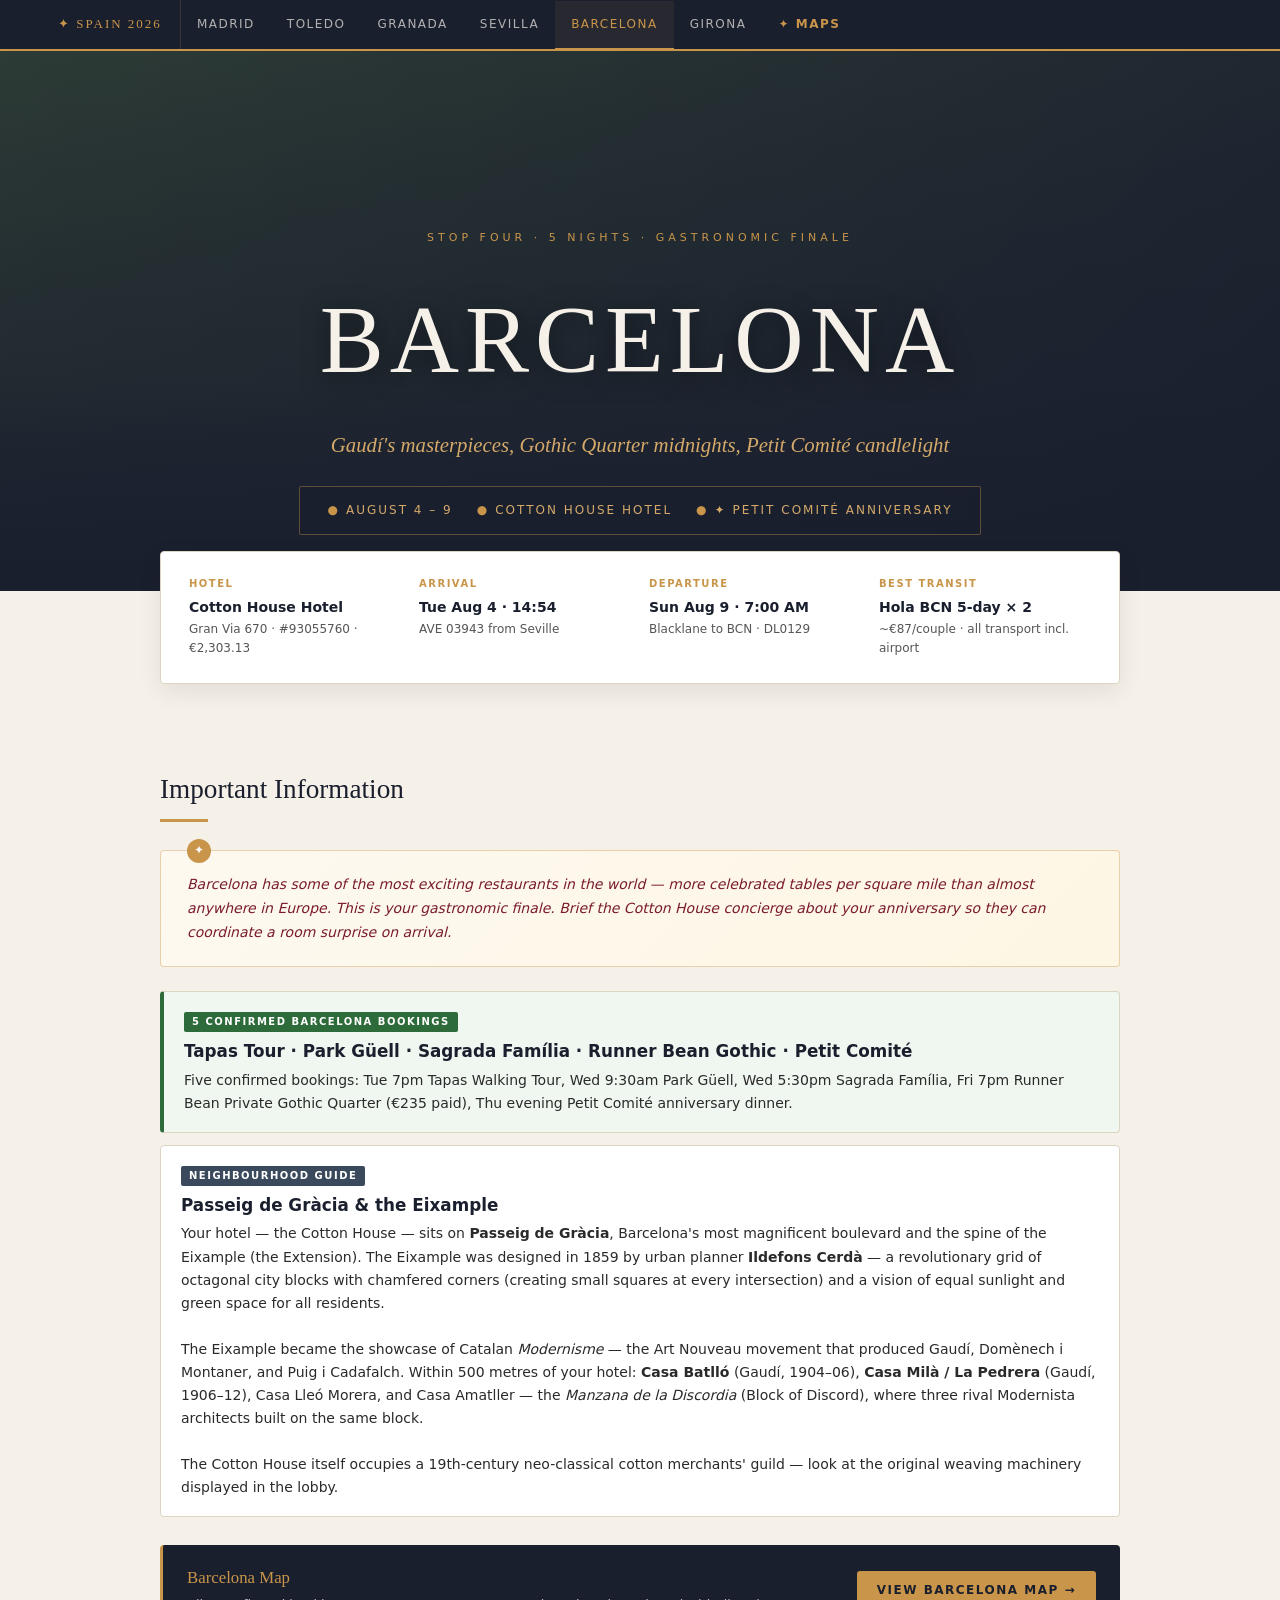
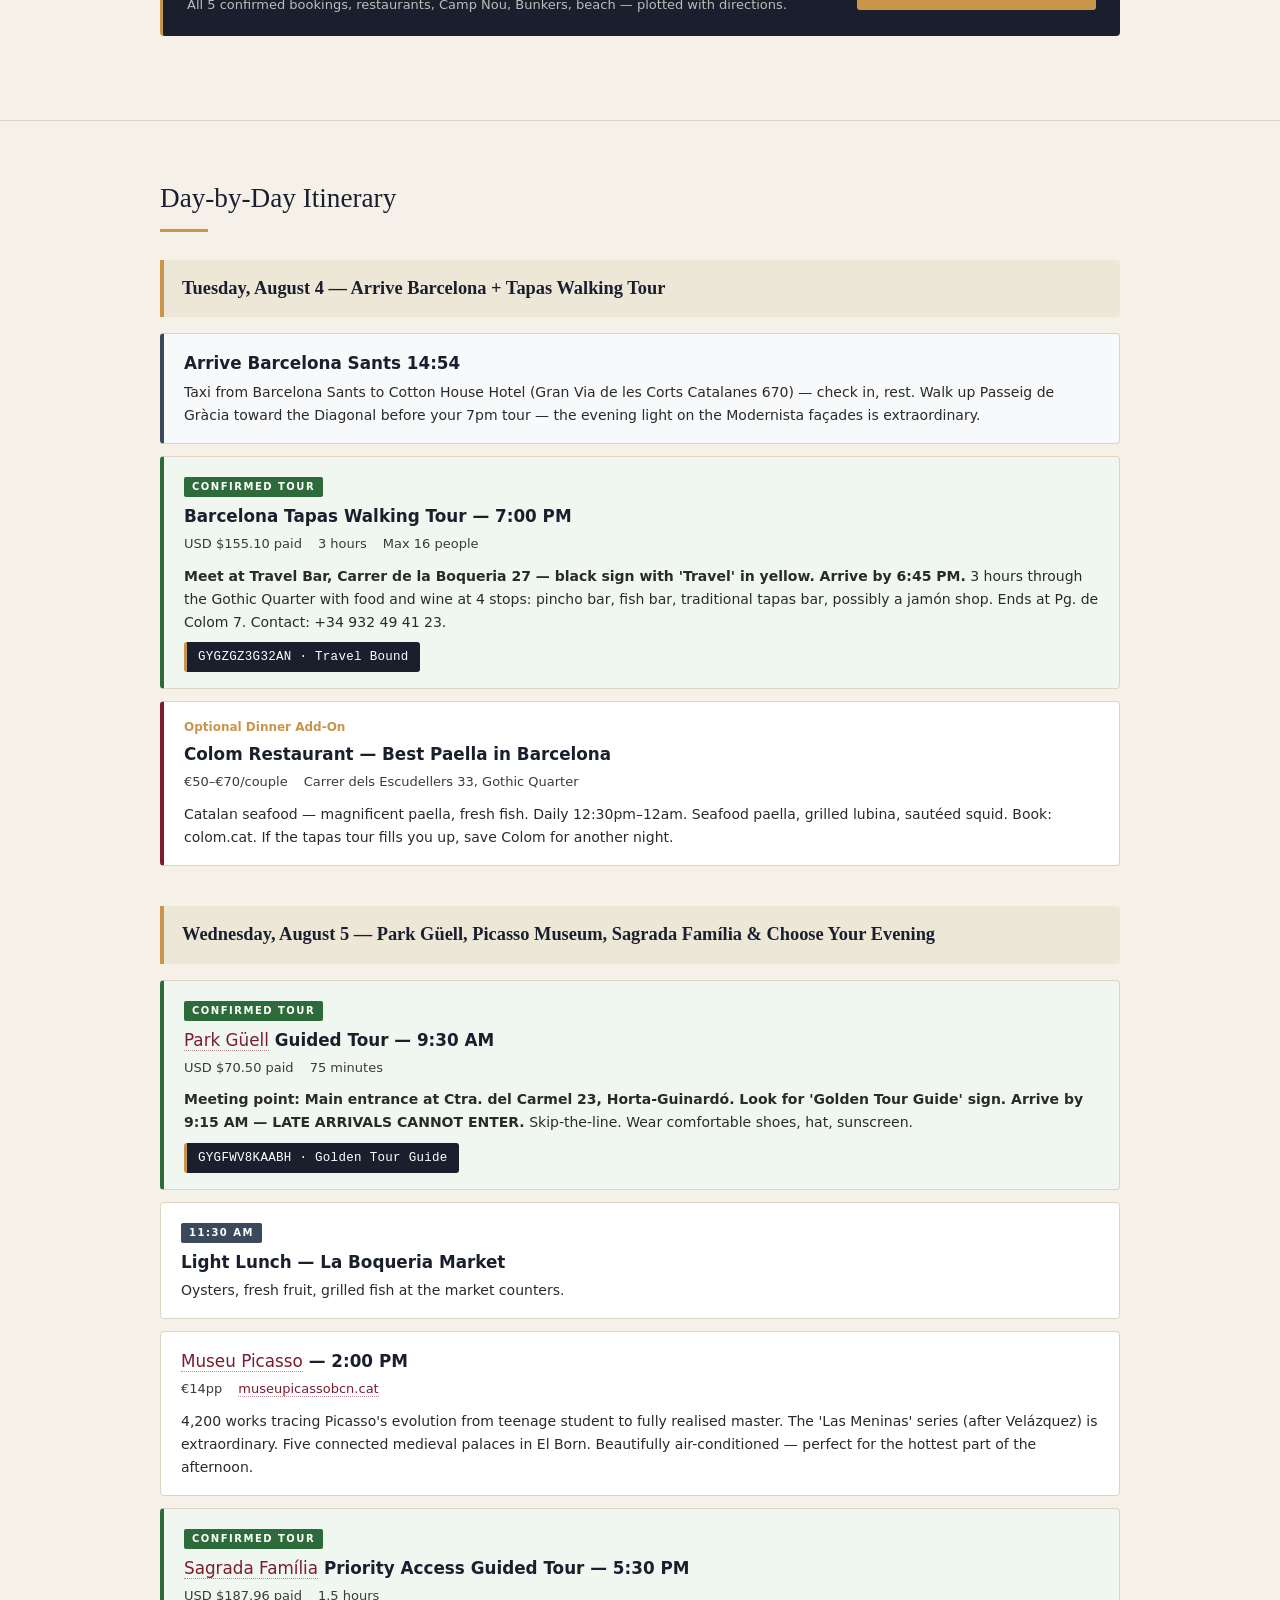
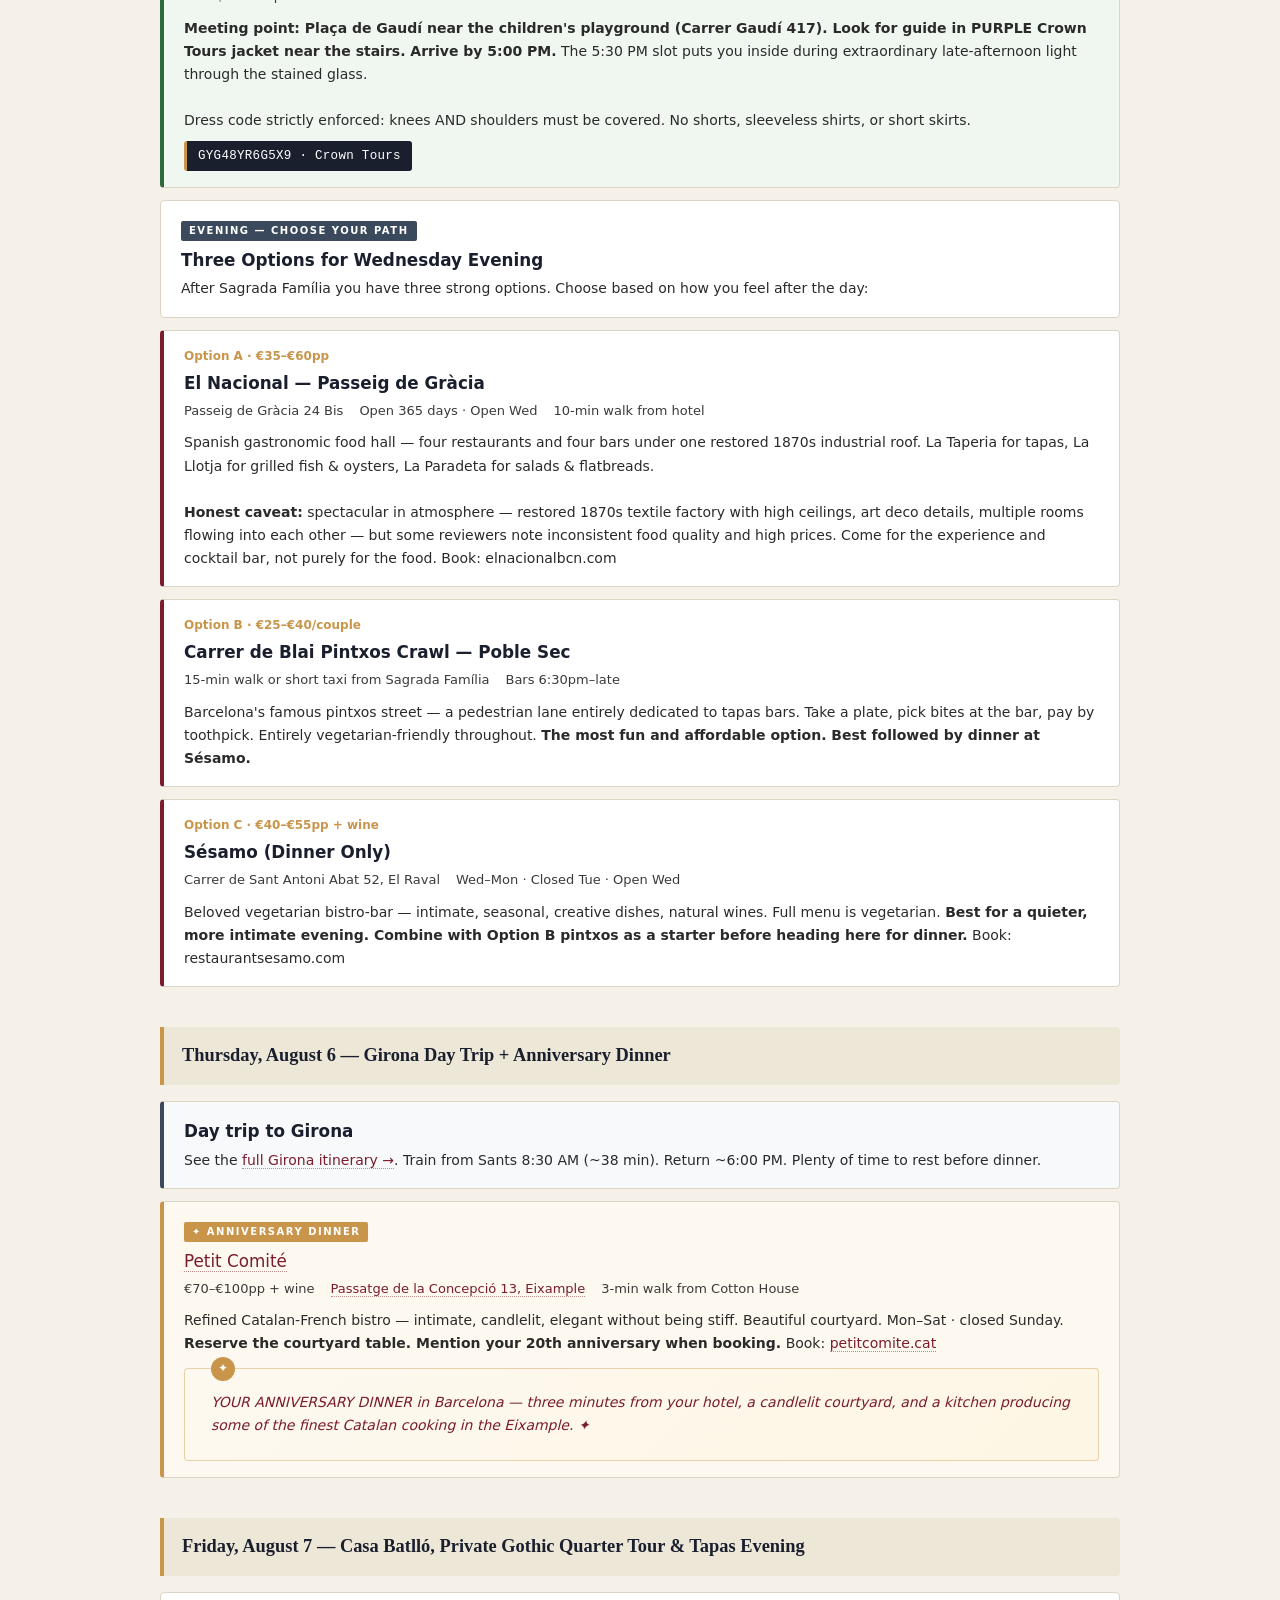
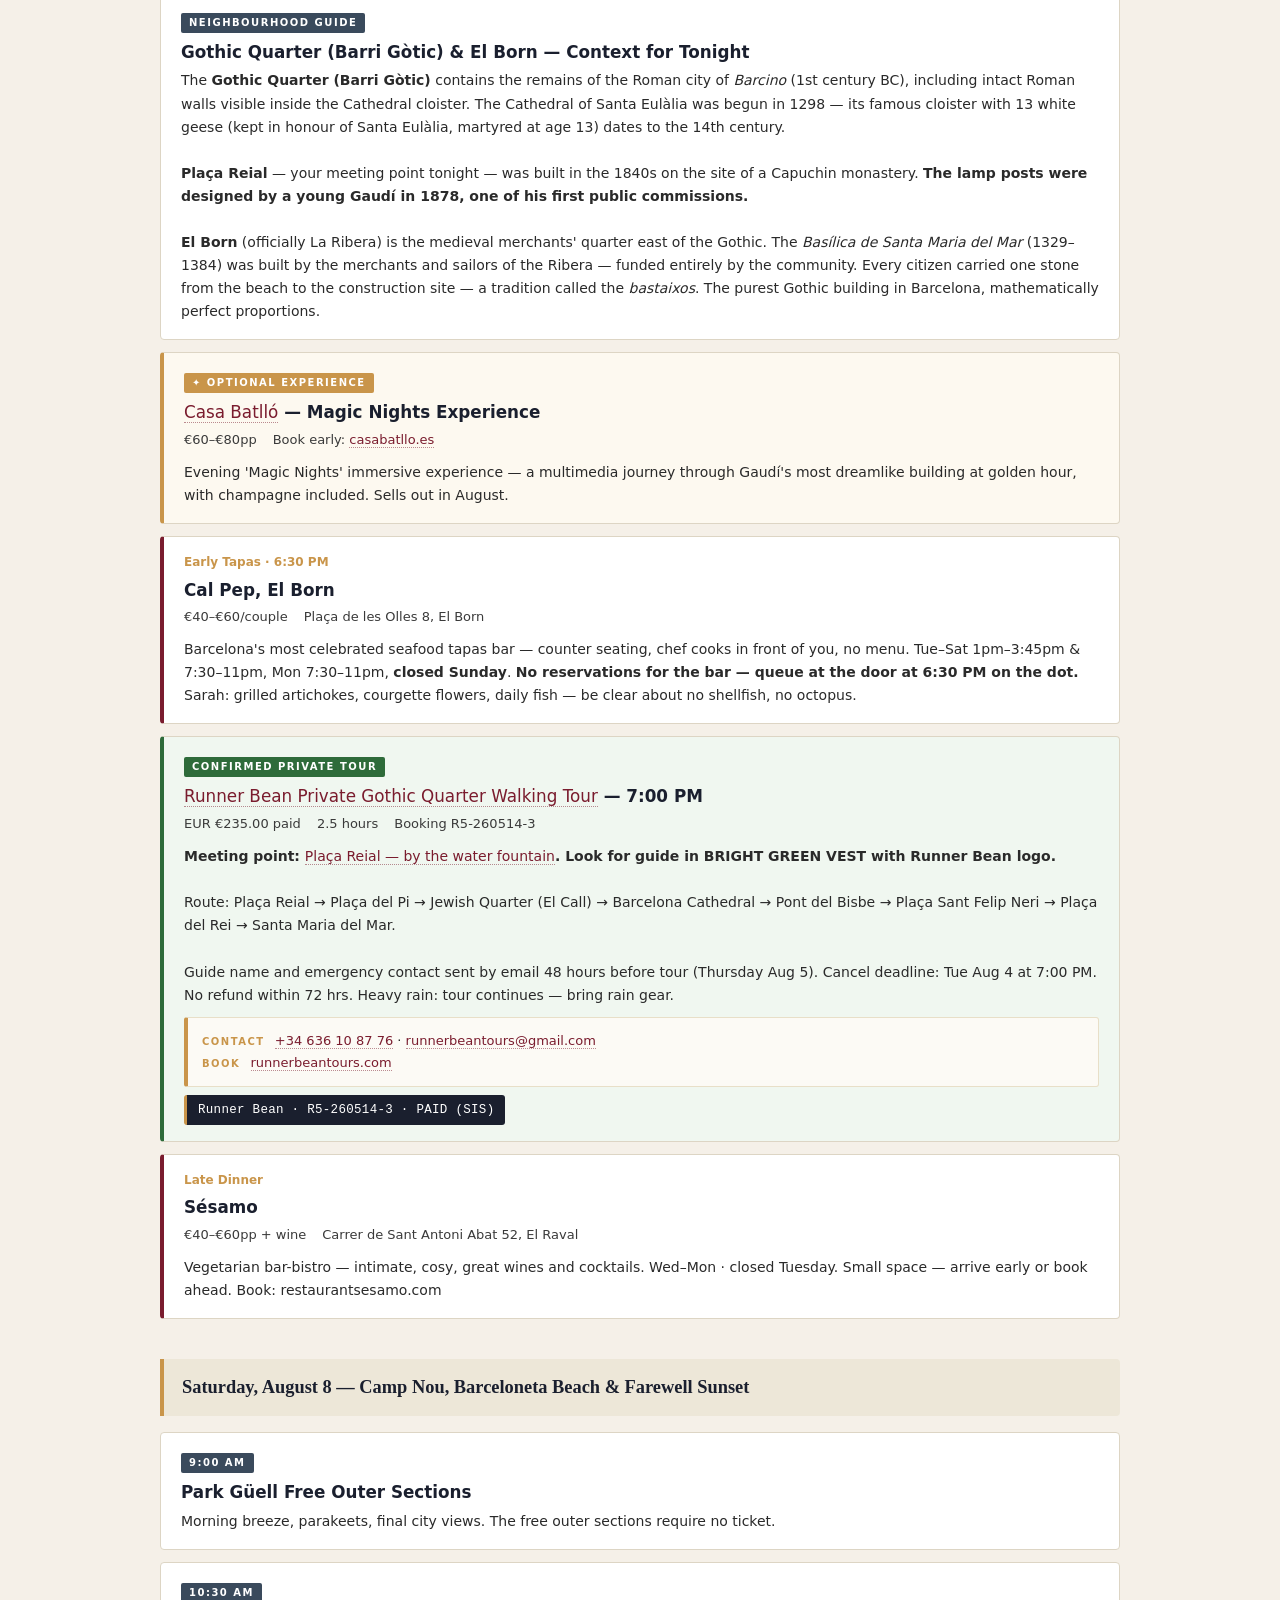
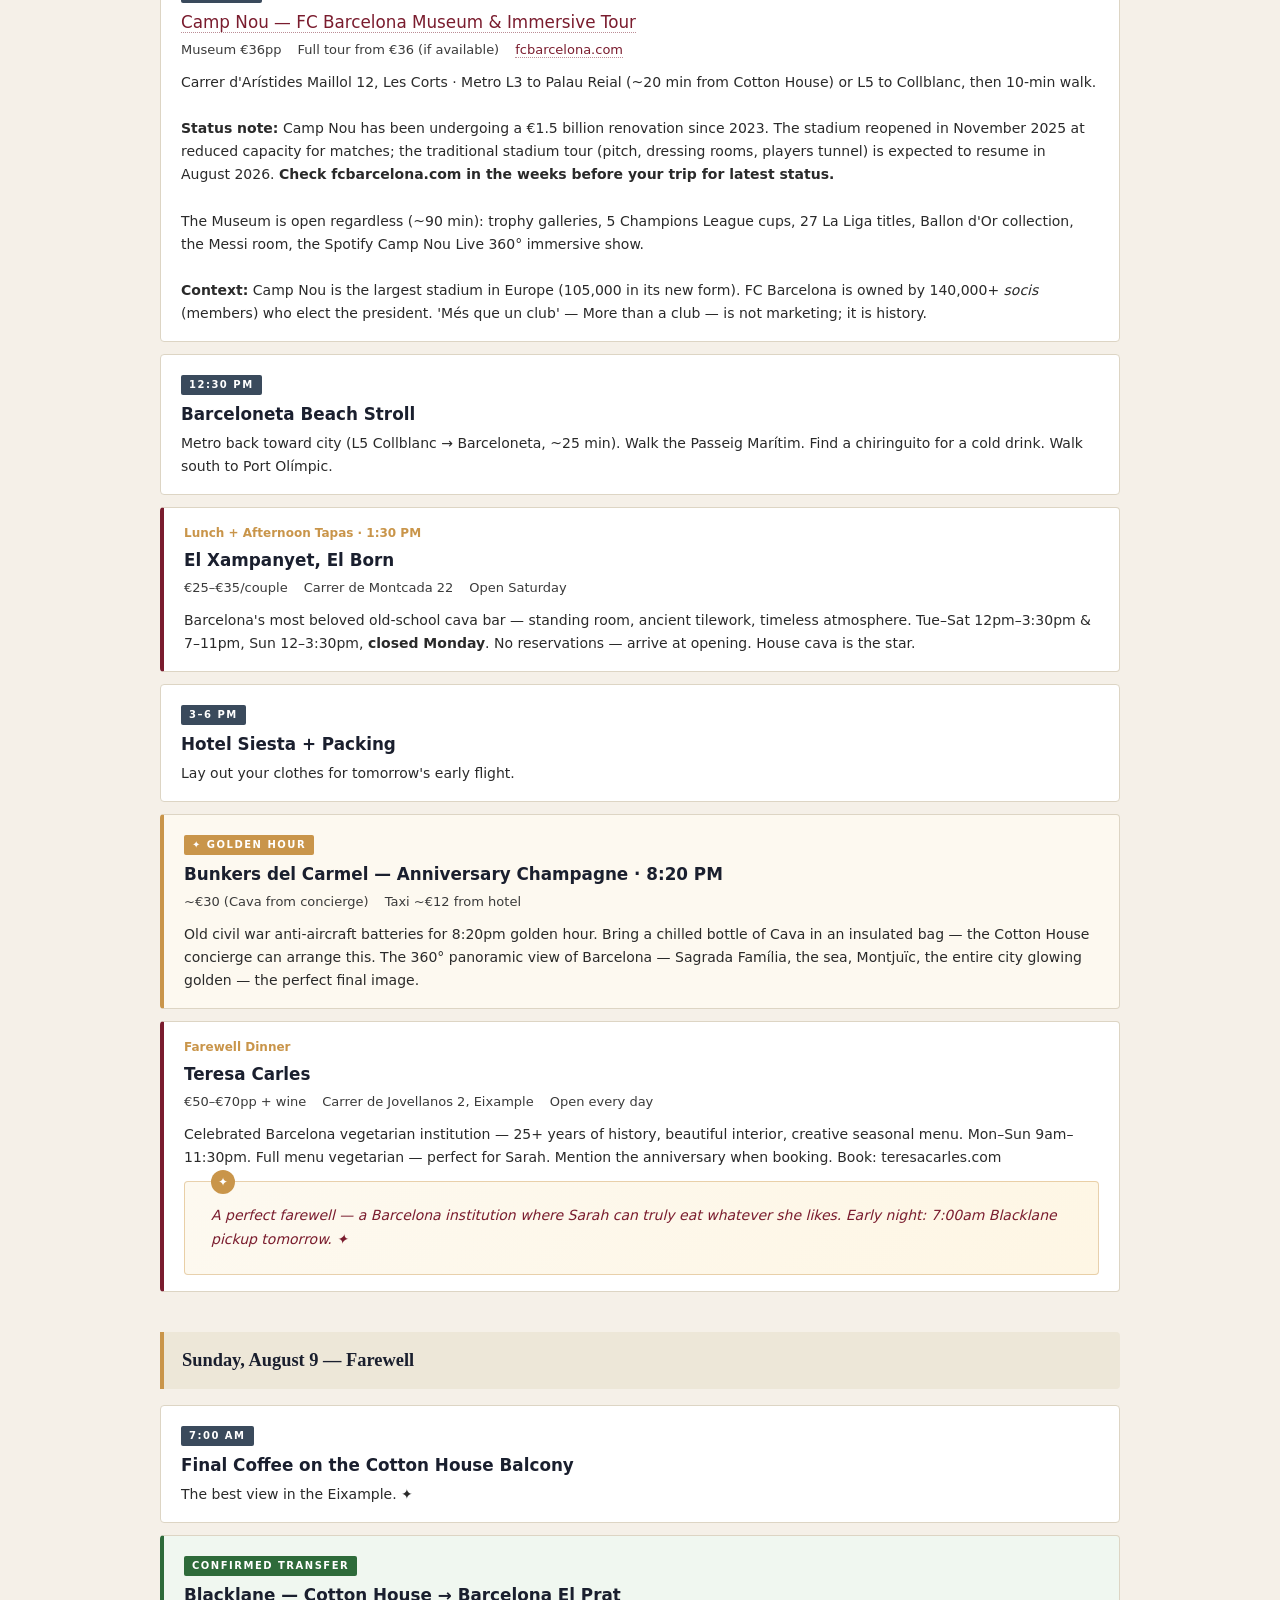
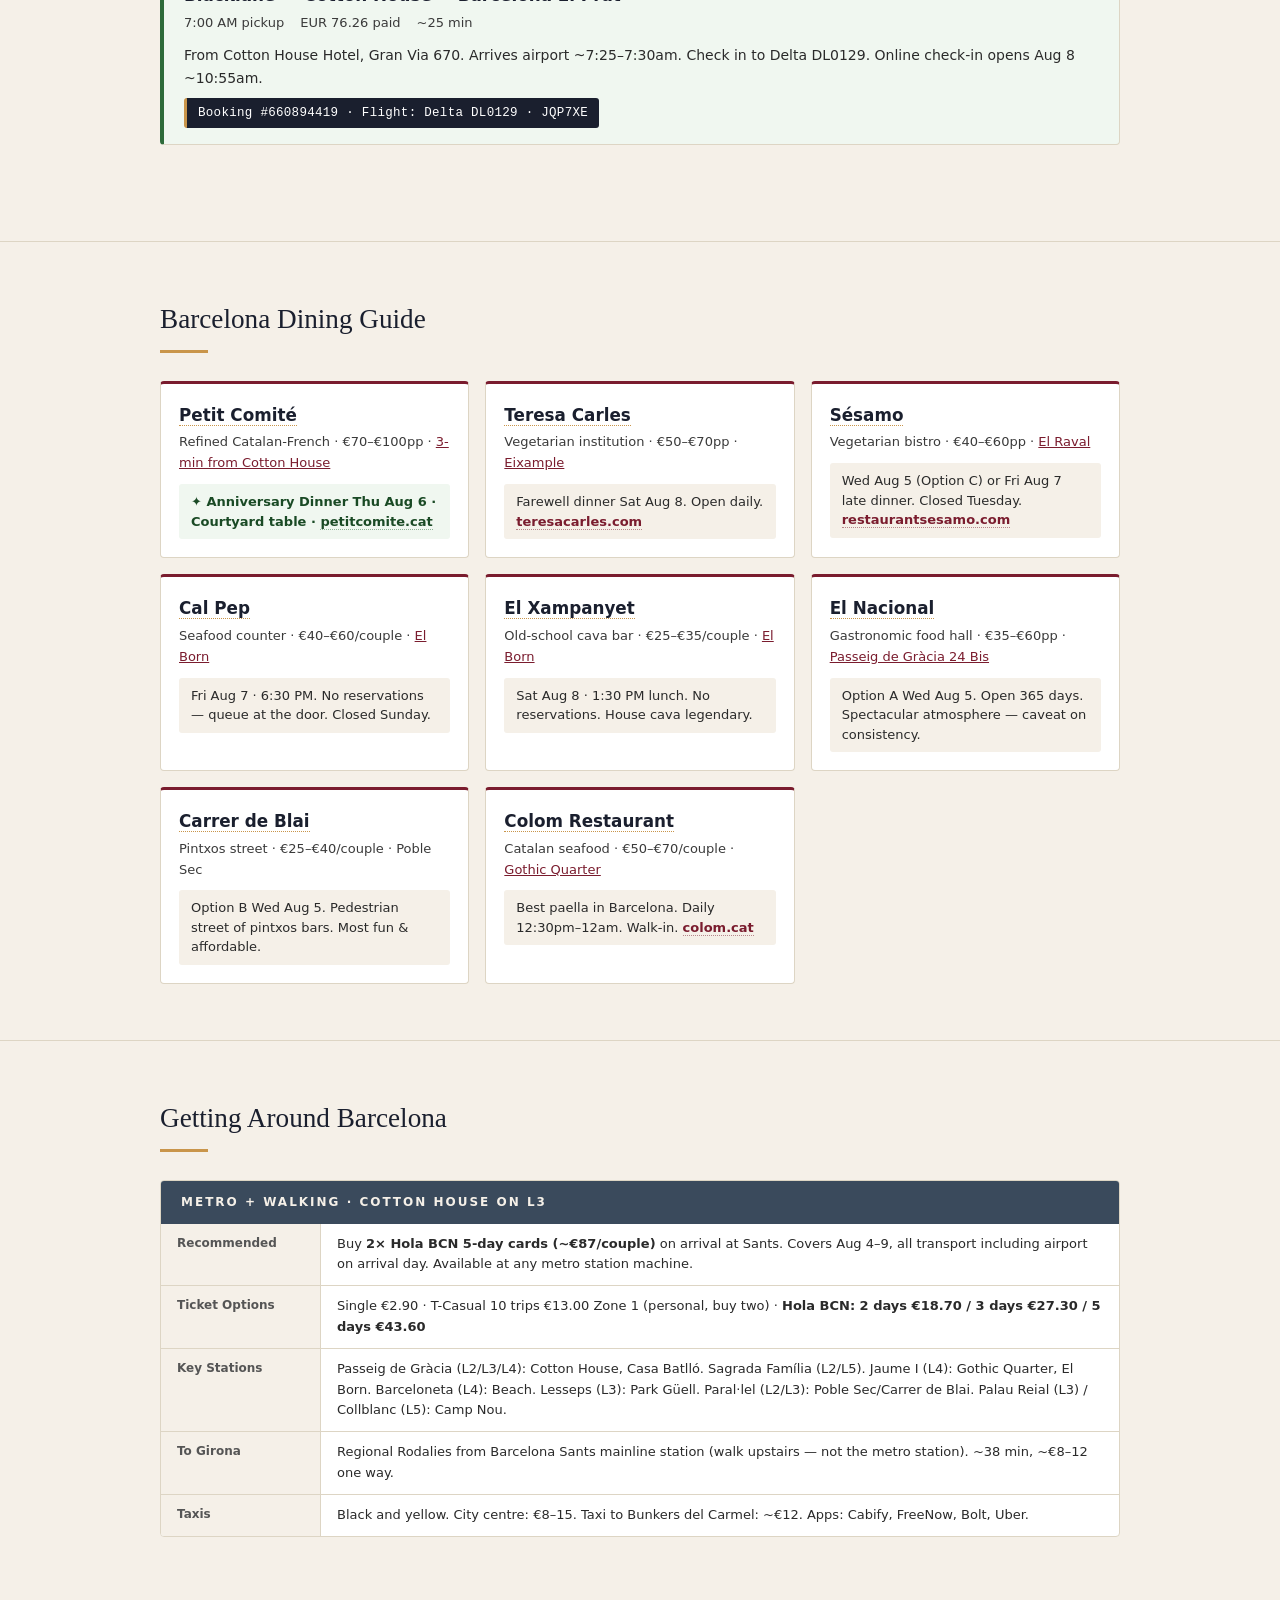
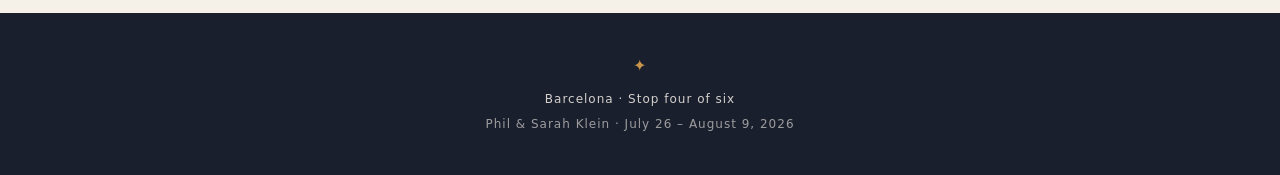
==== commit baf7abe5: "Add files via upload" ====
--- a/barcelona.html
+++ b/barcelona.html
@@ -143,7 +143,7 @@
 
       <div class="activity confirmed">
         <div class="activity-tag tag-confirmed">Confirmed Tour</div>
-        <h4>Park Güell Guided Tour — 9:30 AM</h4>
+        <h4><a href="https://www.parkguell.barcelona/en" target="_blank" rel="noopener">Park Güell</a> Guided Tour — 9:30 AM</h4>
         <div class="meta"><span>USD $70.50 paid</span><span>75 minutes</span></div>
         <p><strong>Meeting point: Main entrance at Ctra. del Carmel 23, Horta-Guinardó. Look for 'Golden Tour Guide' sign. Arrive by 9:15 AM — LATE ARRIVALS CANNOT ENTER.</strong> Skip-the-line. Wear comfortable shoes, hat, sunscreen.</p>
         <div class="booking-ref">GYGFWV8KAABH · Golden Tour Guide</div>
@@ -156,14 +156,14 @@
       </div>
 
       <div class="activity">
-        <h4>Museu Picasso — 2:00 PM</h4>
-        <div class="meta"><span>€14pp</span><span>museupicasso.bcn.cat</span></div>
+        <h4><a href="https://www.museupicassobcn.cat/en" target="_blank" rel="noopener">Museu Picasso</a> — 2:00 PM</h4>
+        <div class="meta"><span>€14pp</span><span><a href="https://www.museupicassobcn.cat/en" target="_blank" rel="noopener">museupicassobcn.cat</a></span></div>
         <p>4,200 works tracing Picasso's evolution from teenage student to fully realised master. The 'Las Meninas' series (after Velázquez) is extraordinary. Five connected medieval palaces in El Born. Beautifully air-conditioned — perfect for the hottest part of the afternoon.</p>
       </div>
 
       <div class="activity confirmed">
         <div class="activity-tag tag-confirmed">Confirmed Tour</div>
-        <h4>Sagrada Família Priority Access Guided Tour — 5:30 PM</h4>
+        <h4><a href="https://sagradafamilia.org/en" target="_blank" rel="noopener">Sagrada Família</a> Priority Access Guided Tour — 5:30 PM</h4>
         <div class="meta"><span>USD $187.96 paid</span><span>1.5 hours</span></div>
         <p><strong>Meeting point: Plaça de Gaudí near the children's playground (Carrer Gaudí 417). Look for guide in PURPLE Crown Tours jacket near the stairs. Arrive by 5:00 PM.</strong> The 5:30 PM slot puts you inside during extraordinary late-afternoon light through the stained glass.<br><br>
         Dress code strictly enforced: knees AND shoulders must be covered. No shorts, sleeveless shirts, or short skirts.</p>
@@ -212,9 +212,9 @@
 
       <div class="activity anniversary">
         <div class="activity-tag tag-anniversary">✦ Anniversary Dinner</div>
-        <h4>Petit Comité</h4>
-        <div class="meta"><span>€70–€100pp + wine</span><span>Passatge de la Concepció 13, Eixample</span><span>3-min walk from Cotton House</span></div>
-        <p>Refined Catalan-French bistro — intimate, candlelit, elegant without being stiff. Beautiful courtyard. Mon–Sat · closed Sunday. <strong>Reserve the courtyard table. Mention your 20th anniversary when booking.</strong> Book: petitcomite.cat</p>
+        <h4><a href="https://www.petitcomite.cat" target="_blank" rel="noopener">Petit Comité</a></h4>
+        <div class="meta"><span>€70–€100pp + wine</span><span><a href="https://maps.google.com/?q=Petit+Comite,+Passatge+de+la+Concepcio+13,+Barcelona" target="_blank" rel="noopener">Passatge de la Concepció 13, Eixample</a></span><span>3-min walk from Cotton House</span></div>
+        <p>Refined Catalan-French bistro — intimate, candlelit, elegant without being stiff. Beautiful courtyard. Mon–Sat · closed Sunday. <strong>Reserve the courtyard table. Mention your 20th anniversary when booking.</strong> Book: <a href="https://www.petitcomite.cat" target="_blank" rel="noopener">petitcomite.cat</a></p>
         <div class="anniversary-moment" style="margin:12px 0 0;">
           <p>YOUR ANNIVERSARY DINNER in Barcelona — three minutes from your hotel, a candlelit courtyard, and a kitchen producing some of the finest Catalan cooking in the Eixample. ✦</p>
         </div>
@@ -237,8 +237,8 @@
 
       <div class="activity anniversary">
         <div class="activity-tag tag-anniversary">✦ Optional Experience</div>
-        <h4>Casa Batlló — Magic Nights Experience</h4>
-        <div class="meta"><span>€60–€80pp</span><span>Book early: casabatllo.es</span></div>
+        <h4><a href="https://www.casabatllo.es/en" target="_blank" rel="noopener">Casa Batlló</a> — Magic Nights Experience</h4>
+        <div class="meta"><span>€60–€80pp</span><span>Book early: <a href="https://www.casabatllo.es/en" target="_blank" rel="noopener">casabatllo.es</a></span></div>
         <p>Evening 'Magic Nights' immersive experience — a multimedia journey through Gaudí's most dreamlike building at golden hour, with champagne included. Sells out in August.</p>
       </div>
 
@@ -251,12 +251,15 @@
 
       <div class="activity confirmed">
         <div class="activity-tag tag-confirmed">Confirmed Private Tour</div>
-        <h4>Runner Bean Private Gothic Quarter Walking Tour — 7:00 PM</h4>
+        <h4><a href="https://runnerbeantours.com" target="_blank" rel="noopener">Runner Bean Private Gothic Quarter Walking Tour</a> — 7:00 PM</h4>
         <div class="meta"><span>EUR €235.00 paid</span><span>2.5 hours</span><span>Booking R5-260514-3</span></div>
-        <p><strong>Meeting point: Plaça Reial — by the water fountain. Look for guide in BRIGHT GREEN VEST with Runner Bean logo.</strong><br><br>
+        <p><strong>Meeting point: <a href="https://maps.google.com/?q=Placa+Reial,+Barcelona" target="_blank" rel="noopener">Plaça Reial — by the water fountain</a>. Look for guide in BRIGHT GREEN VEST with Runner Bean logo.</strong><br><br>
         Route: Plaça Reial → Plaça del Pi → Jewish Quarter (El Call) → Barcelona Cathedral → Pont del Bisbe → Plaça Sant Felip Neri → Plaça del Rei → Santa Maria del Mar.<br><br>
-        Guide name and emergency contact sent by email 48 hours before tour (Thursday Aug 5). Cancel deadline: Tue Aug 4 at 7:00 PM. No refund within 72 hrs. Heavy rain: tour continues — bring rain gear.<br><br>
-        Contact: +34 636 10 87 76 · runnerbeantours@gmail.com</p>
+        Guide name and emergency contact sent by email 48 hours before tour (Thursday Aug 5). Cancel deadline: Tue Aug 4 at 7:00 PM. No refund within 72 hrs. Heavy rain: tour continues — bring rain gear.</p>
+        <div class="contact-block">
+          <span class="contact-label">Contact</span> <a href="tel:+34636108776">+34 636 10 87 76</a> · <a href="mailto:runnerbeantours@gmail.com">runnerbeantours@gmail.com</a><br>
+          <span class="contact-label">Book</span> <a href="https://runnerbeantours.com" target="_blank" rel="noopener">runnerbeantours.com</a>
+        </div>
         <div class="booking-ref">Runner Bean · R5-260514-3 · PAID (SIS)</div>
       </div>
 
@@ -282,8 +285,8 @@
 
       <div class="activity">
         <div class="activity-tag tag-info">10:30 AM</div>
-        <h4>Camp Nou — FC Barcelona Museum &amp; Immersive Tour</h4>
-        <div class="meta"><span>Museum €36pp</span><span>Full tour from €36 (if available)</span><span>fcbarcelona.com</span></div>
+        <h4><a href="https://www.fcbarcelona.com/en/tickets/camp-nou-experience" target="_blank" rel="noopener">Camp Nou — FC Barcelona Museum &amp; Immersive Tour</a></h4>
+        <div class="meta"><span>Museum €36pp</span><span>Full tour from €36 (if available)</span><span><a href="https://www.fcbarcelona.com/en/tickets/camp-nou-experience" target="_blank" rel="noopener">fcbarcelona.com</a></span></div>
         <p>Carrer d'Arístides Maillol 12, Les Corts · Metro L3 to Palau Reial (~20 min from Cotton House) or L5 to Collblanc, then 10-min walk.<br><br>
         <strong>Status note:</strong> Camp Nou has been undergoing a €1.5 billion renovation since 2023. The stadium reopened in November 2025 at reduced capacity for matches; the traditional stadium tour (pitch, dressing rooms, players tunnel) is expected to resume in August 2026. <strong>Check fcbarcelona.com in the weeks before your trip for latest status.</strong><br><br>
         The Museum is open regardless (~90 min): trophy galleries, 5 Champions League cups, 27 La Liga titles, Ballon d'Or collection, the Messi room, the Spotify Camp Nou Live 360° immersive show.<br><br>
@@ -357,44 +360,44 @@
 
     <div class="dining-grid">
       <div class="dining-card">
-        <div class="restaurant-name">Petit Comité</div>
-        <div class="restaurant-meta">Refined Catalan-French · €70–€100pp · 3-min from Cotton House</div>
-        <div class="restaurant-note confirmed-note">✦ Anniversary Dinner Thu Aug 6 · Courtyard table · petitcomite.cat</div>
-      </div>
-      <div class="dining-card">
-        <div class="restaurant-name">Teresa Carles</div>
-        <div class="restaurant-meta">Vegetarian institution · €50–€70pp · Eixample</div>
-        <div class="restaurant-note">Farewell dinner Sat Aug 8. Open daily. teresacarles.com</div>
-      </div>
-      <div class="dining-card">
-        <div class="restaurant-name">Sésamo</div>
-        <div class="restaurant-meta">Vegetarian bistro · €40–€60pp · El Raval</div>
-        <div class="restaurant-note">Wed Aug 5 (Option C) or Fri Aug 7 late dinner. Closed Tuesday. restaurantsesamo.com</div>
-      </div>
-      <div class="dining-card">
-        <div class="restaurant-name">Cal Pep</div>
-        <div class="restaurant-meta">Seafood counter · €40–€60/couple · El Born</div>
+        <div class="restaurant-name"><a href="https://www.petitcomite.cat" target="_blank" rel="noopener">Petit Comité</a></div>
+        <div class="restaurant-meta">Refined Catalan-French · €70–€100pp · <a href="https://maps.google.com/?q=Petit+Comite,+Passatge+de+la+Concepcio+13,+Barcelona" target="_blank" rel="noopener">3-min from Cotton House</a></div>
+        <div class="restaurant-note confirmed-note">✦ Anniversary Dinner Thu Aug 6 · Courtyard table · <a href="https://www.petitcomite.cat" target="_blank" rel="noopener">petitcomite.cat</a></div>
+      </div>
+      <div class="dining-card">
+        <div class="restaurant-name"><a href="https://www.teresacarles.com" target="_blank" rel="noopener">Teresa Carles</a></div>
+        <div class="restaurant-meta">Vegetarian institution · €50–€70pp · <a href="https://maps.google.com/?q=Teresa+Carles,+Carrer+de+Jovellanos+2,+Barcelona" target="_blank" rel="noopener">Eixample</a></div>
+        <div class="restaurant-note">Farewell dinner Sat Aug 8. Open daily. <a href="https://www.teresacarles.com" target="_blank" rel="noopener">teresacarles.com</a></div>
+      </div>
+      <div class="dining-card">
+        <div class="restaurant-name"><a href="https://restaurantsesamo.com" target="_blank" rel="noopener">Sésamo</a></div>
+        <div class="restaurant-meta">Vegetarian bistro · €40–€60pp · <a href="https://maps.google.com/?q=Sesamo+Barcelona,+Carrer+de+Sant+Antoni+Abat+52" target="_blank" rel="noopener">El Raval</a></div>
+        <div class="restaurant-note">Wed Aug 5 (Option C) or Fri Aug 7 late dinner. Closed Tuesday. <a href="https://restaurantsesamo.com" target="_blank" rel="noopener">restaurantsesamo.com</a></div>
+      </div>
+      <div class="dining-card">
+        <div class="restaurant-name"><a href="https://calpep.com" target="_blank" rel="noopener">Cal Pep</a></div>
+        <div class="restaurant-meta">Seafood counter · €40–€60/couple · <a href="https://maps.google.com/?q=Cal+Pep,+Placa+de+les+Olles+8,+Barcelona" target="_blank" rel="noopener">El Born</a></div>
         <div class="restaurant-note">Fri Aug 7 · 6:30 PM. No reservations — queue at the door. Closed Sunday.</div>
       </div>
       <div class="dining-card">
-        <div class="restaurant-name">El Xampanyet</div>
-        <div class="restaurant-meta">Old-school cava bar · €25–€35/couple · El Born</div>
+        <div class="restaurant-name"><a href="https://elxampanyet.cat" target="_blank" rel="noopener">El Xampanyet</a></div>
+        <div class="restaurant-meta">Old-school cava bar · €25–€35/couple · <a href="https://maps.google.com/?q=El+Xampanyet,+Carrer+de+Montcada+22,+Barcelona" target="_blank" rel="noopener">El Born</a></div>
         <div class="restaurant-note">Sat Aug 8 · 1:30 PM lunch. No reservations. House cava legendary.</div>
       </div>
       <div class="dining-card">
-        <div class="restaurant-name">El Nacional</div>
-        <div class="restaurant-meta">Gastronomic food hall · €35–€60pp · Passeig de Gràcia 24 Bis</div>
+        <div class="restaurant-name"><a href="https://www.elnacionalbcn.com" target="_blank" rel="noopener">El Nacional</a></div>
+        <div class="restaurant-meta">Gastronomic food hall · €35–€60pp · <a href="https://maps.google.com/?q=El+Nacional,+Passeig+de+Gracia+24+Bis,+Barcelona" target="_blank" rel="noopener">Passeig de Gràcia 24 Bis</a></div>
         <div class="restaurant-note">Option A Wed Aug 5. Open 365 days. Spectacular atmosphere — caveat on consistency.</div>
       </div>
       <div class="dining-card">
-        <div class="restaurant-name">Carrer de Blai</div>
+        <div class="restaurant-name"><a href="https://maps.google.com/?q=Carrer+de+Blai,+Poble+Sec,+Barcelona" target="_blank" rel="noopener">Carrer de Blai</a></div>
         <div class="restaurant-meta">Pintxos street · €25–€40/couple · Poble Sec</div>
         <div class="restaurant-note">Option B Wed Aug 5. Pedestrian street of pintxos bars. Most fun &amp; affordable.</div>
       </div>
       <div class="dining-card">
-        <div class="restaurant-name">Colom Restaurant</div>
-        <div class="restaurant-meta">Catalan seafood · €50–€70/couple · Gothic Quarter</div>
-        <div class="restaurant-note">Best paella in Barcelona. Daily 12:30pm–12am. Walk-in. colom.cat</div>
+        <div class="restaurant-name"><a href="https://www.colom.cat" target="_blank" rel="noopener">Colom Restaurant</a></div>
+        <div class="restaurant-meta">Catalan seafood · €50–€70/couple · <a href="https://maps.google.com/?q=Colom+Restaurant,+Carrer+dels+Escudellers+33,+Barcelona" target="_blank" rel="noopener">Gothic Quarter</a></div>
+        <div class="restaurant-note">Best paella in Barcelona. Daily 12:30pm–12am. Walk-in. <a href="https://www.colom.cat" target="_blank" rel="noopener">colom.cat</a></div>
       </div>
     </div>
   </div>
--- a/styles.css
+++ b/styles.css
@@ -78,12 +78,37 @@
 .tag-anniversary { background: var(--gold); color: white; }
 .tag-dining { background: var(--burgundy); color: white; }
 .tag-info { background: var(--slate); color: white; }
-.activity h4 { font-size: 1rem; font-weight: 600; color: var(--navy); margin-bottom: 4px; }
-.activity .meta { font-size: 12px; color: var(--text-light); margin-bottom: 8px; display: flex; flex-wrap: wrap; gap: 4px 14px; }
-.activity p { font-size: 14px; color: var(--text); line-height: 1.6; }
-.activity .action { margin-top: 10px; padding: 8px 12px; background: var(--alert-bg); border: 1px solid #f5c6c6; border-radius: 3px; font-size: 13px; color: var(--alert-red); font-weight: 500; }
+.activity h4 { font-size: 1.05rem; font-weight: 600; color: var(--navy); margin-bottom: 4px; }
+.activity .meta { font-size: 13px; color: #3a3a3a; margin-bottom: 10px; display: flex; flex-wrap: wrap; gap: 4px 16px; font-weight: 500; }
+.activity p { font-size: 14px; color: var(--text); line-height: 1.65; }
+.activity .action { margin-top: 12px; padding: 12px 14px; background: #fff7f5; border: 1px solid #e8b8b8; border-left: 4px solid var(--alert-red); border-radius: 3px; font-size: 13.5px; color: #5e1020; font-weight: 600; line-height: 1.5; }
+.activity .action a { color: var(--alert-red); }
 .michelin { color: var(--gold); font-size: 12px; font-weight: 600; margin-bottom: 4px; }
-.booking-ref { display: inline-block; background: var(--navy); color: var(--gold); font-family: 'Courier New', monospace; font-size: 12px; padding: 2px 8px; border-radius: 3px; margin-top: 6px; }
+
+/* CONTACT / BOOKING REFERENCE — high-contrast */
+.booking-ref { display: inline-block; background: var(--navy); color: #ffffff; font-family: 'SF Mono', 'Courier New', monospace; font-size: 12.5px; padding: 5px 11px; border-radius: 3px; margin-top: 8px; letter-spacing: 0.3px; border-left: 3px solid var(--gold); }
+.booking-ref strong, .booking-ref .gold { color: var(--gold); }
+
+/* INLINE LINKS — universal in-content link style */
+.activity a:not(.action a), .restaurant-note a, .quick-info a, .transit-value a, .anniversary-moment a {
+  color: var(--burgundy);
+  text-decoration: none;
+  border-bottom: 1px dotted rgba(122,28,46,0.5);
+  font-weight: 500;
+  transition: color 0.15s, border-color 0.15s;
+}
+.activity a:hover, .restaurant-note a:hover, .quick-info a:hover, .transit-value a:hover, .anniversary-moment a:hover {
+  color: var(--gold);
+  border-bottom-color: var(--gold);
+}
+.confirmed a { color: var(--confirmed-green); border-bottom-color: rgba(46,107,58,0.5); }
+.confirmed a:hover { color: #1a4a25; border-bottom-color: #1a4a25; }
+.anniversary a { color: var(--burgundy); }
+
+/* CONTACT BLOCK — for prominent phone/email/address info */
+.contact-block { background: #fcfaf5; border: 1px solid #e8dfc8; border-left: 4px solid var(--gold); border-radius: 3px; padding: 12px 14px; margin-top: 10px; font-size: 13px; line-height: 1.7; }
+.contact-block .contact-label { font-size: 10px; letter-spacing: 1.5px; text-transform: uppercase; color: var(--gold); font-weight: 700; margin-right: 6px; }
+.contact-block a { font-weight: 600; }
 
 /* ANNIVERSARY MOMENT */
 .anniversary-moment { background: linear-gradient(135deg, #fdf9f0 0%, #fef6e4 100%); border: 1px solid rgba(201,149,74,0.4); border-radius: 4px; padding: 22px 26px; margin: 24px 0; position: relative; }
@@ -99,10 +124,15 @@
 /* DINING */
 .dining-grid { display: grid; grid-template-columns: repeat(auto-fill, minmax(280px, 1fr)); gap: 16px; }
 .dining-card { background: white; border: 1px solid var(--border); border-radius: 4px; padding: 18px; border-top: 3px solid var(--burgundy); }
-.dining-card .restaurant-name { font-weight: 700; font-size: 1rem; color: var(--navy); margin-bottom: 4px; }
-.dining-card .restaurant-meta { font-size: 12px; color: var(--text-light); margin-bottom: 8px; }
-.dining-card .restaurant-note { font-size: 12px; color: var(--text); background: var(--cream); padding: 6px 10px; border-radius: 3px; margin-top: 8px; }
-.dining-card .restaurant-note.confirmed-note { background: var(--confirmed-bg); color: var(--confirmed-green); font-weight: 600; }
+.dining-card .restaurant-name { font-weight: 700; font-size: 1.05rem; color: var(--navy); margin-bottom: 4px; }
+.dining-card .restaurant-name a { color: var(--navy); text-decoration: none; border-bottom: 1px dotted var(--gold); }
+.dining-card .restaurant-name a:hover { color: var(--burgundy); border-bottom-color: var(--burgundy); }
+.dining-card .restaurant-meta { font-size: 13px; color: #3a3a3a; margin-bottom: 10px; font-weight: 500; }
+.dining-card .restaurant-note { font-size: 13px; color: var(--text); background: var(--cream); padding: 8px 12px; border-radius: 3px; margin-top: 10px; line-height: 1.5; }
+.dining-card .restaurant-note a { color: var(--burgundy); text-decoration: none; border-bottom: 1px dotted rgba(122,28,46,0.5); font-weight: 600; }
+.dining-card .restaurant-note a:hover { color: var(--gold); border-bottom-color: var(--gold); }
+.dining-card .restaurant-note.confirmed-note { background: var(--confirmed-bg); color: #1a4a25; font-weight: 600; }
+.dining-card .restaurant-note.confirmed-note a { color: #1a4a25; border-bottom-color: rgba(46,107,58,0.5); }
 
 /* TRANSIT */
 .transit-city { background: white; border: 1px solid var(--border); border-radius: 4px; margin-bottom: 20px; overflow: hidden; }
